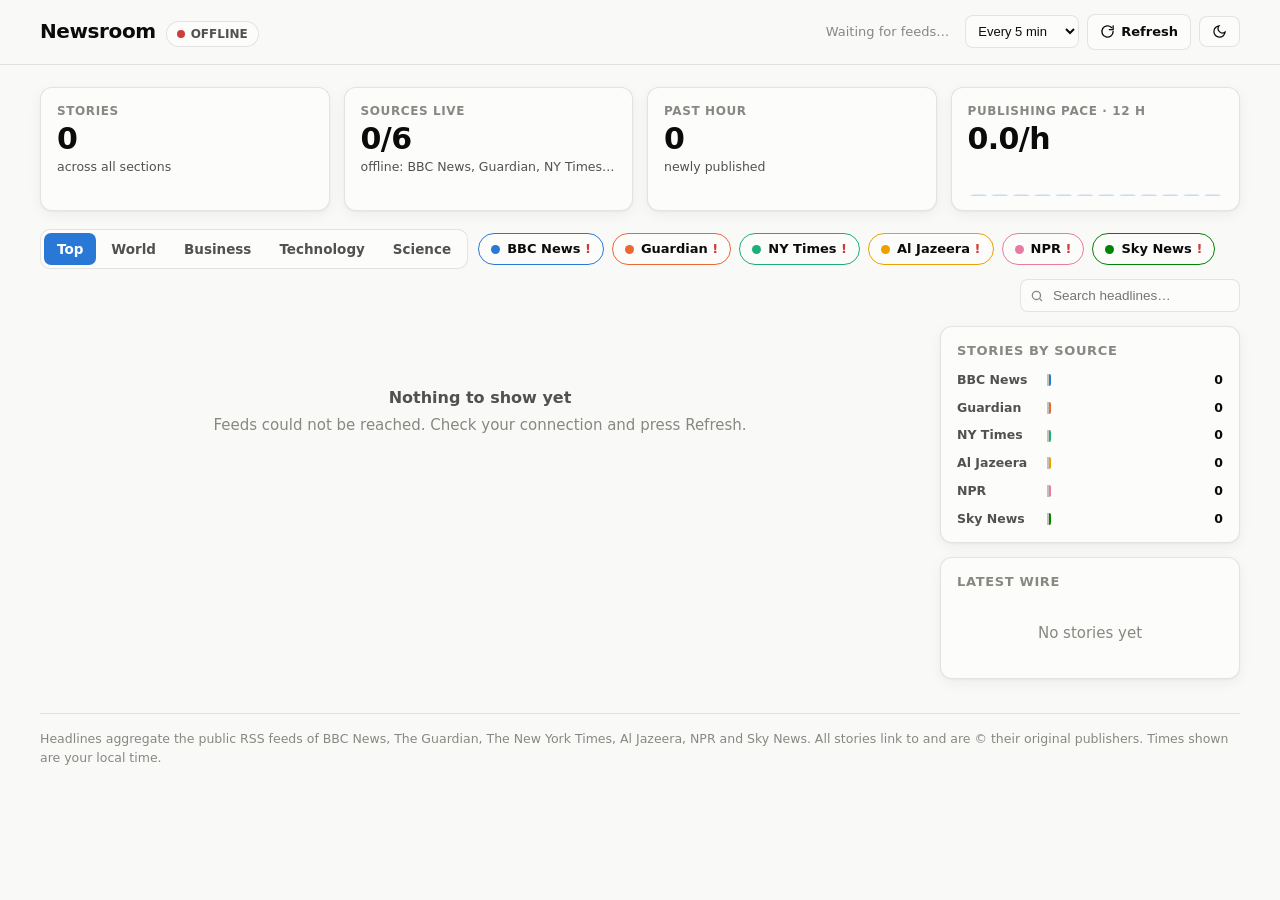
==== news-dashboard/index.html @ 75009e72 "Add live news dashboard aggregating major outlet RSS feeds Self-contained HTML dashboard (news-dashb" ====
<!doctype html>
<html lang="en">
<head>
<meta charset="utf-8">
<meta name="viewport" content="width=device-width, initial-scale=1">
<title>Newsroom — Live News Dashboard</title>
<style>
  /* ---------- Design tokens (light) ---------- */
  :root {
    color-scheme: light;
    --page:           #f9f9f7;
    --surface-1:      #fcfcfb;
    --text-primary:   #0b0b0b;
    --text-secondary: #52514e;
    --text-muted:     #898781;
    --grid:           #e1e0d9;
    --baseline:       #c3c2b7;
    --border:         rgba(11,11,11,0.10);
    --accent:         #2a78d6;

    /* categorical slots — fixed order, color follows the source */
    --series-1: #2a78d6;  /* blue    — BBC News   */
    --series-2: #eb6834;  /* orange  — Guardian   */
    --series-3: #1baf7a;  /* aqua    — NY Times   */
    --series-4: #eda100;  /* yellow  — Al Jazeera */
    --series-5: #e87ba4;  /* magenta — NPR        */
    --series-6: #008300;  /* green   — Sky News   */

    --status-good:     #0ca30c;
    --status-critical: #d03b3b;

    --shadow: 0 1px 2px rgba(11,11,11,.04), 0 4px 14px rgba(11,11,11,.05);
    --radius: 12px;
  }
  @media (prefers-color-scheme: dark) {
    :root:not([data-theme="light"]) {
      color-scheme: dark;
      --page:           #0d0d0d;
      --surface-1:      #1a1a19;
      --text-primary:   #ffffff;
      --text-secondary: #c3c2b7;
      --text-muted:     #898781;
      --grid:           #2c2c2a;
      --baseline:       #383835;
      --border:         rgba(255,255,255,0.10);
      --accent:         #3987e5;
      --series-1: #3987e5;
      --series-2: #d95926;
      --series-3: #199e70;
      --series-4: #c98500;
      --series-5: #d55181;
      --series-6: #008300;
      --shadow: 0 1px 2px rgba(0,0,0,.3), 0 4px 14px rgba(0,0,0,.35);
    }
  }
  :root[data-theme="dark"] {
    color-scheme: dark;
    --page:           #0d0d0d;
    --surface-1:      #1a1a19;
    --text-primary:   #ffffff;
    --text-secondary: #c3c2b7;
    --text-muted:     #898781;
    --grid:           #2c2c2a;
    --baseline:       #383835;
    --border:         rgba(255,255,255,0.10);
    --accent:         #3987e5;
    --series-1: #3987e5;
    --series-2: #d95926;
    --series-3: #199e70;
    --series-4: #c98500;
    --series-5: #d55181;
    --series-6: #008300;
    --shadow: 0 1px 2px rgba(0,0,0,.3), 0 4px 14px rgba(0,0,0,.35);
  }

  * { box-sizing: border-box; }
  html, body { margin: 0; }
  body {
    background: var(--page);
    color: var(--text-primary);
    font: 15px/1.5 system-ui, -apple-system, "Segoe UI", sans-serif;
    -webkit-font-smoothing: antialiased;
  }
  a { color: inherit; }
  button { font: inherit; color: inherit; }

  .wrap { max-width: 1240px; margin: 0 auto; padding: 0 20px 56px; }

  /* ---------- Header ---------- */
  header.topbar {
    position: sticky; top: 0; z-index: 30;
    background: color-mix(in srgb, var(--page) 88%, transparent);
    backdrop-filter: blur(10px);
    border-bottom: 1px solid var(--border);
  }
  .topbar-inner {
    max-width: 1240px; margin: 0 auto; padding: 14px 20px;
    display: flex; align-items: center; gap: 16px; flex-wrap: wrap;
  }
  .brand { display: flex; align-items: baseline; gap: 10px; margin-right: auto; }
  .brand h1 { font-size: 20px; font-weight: 700; letter-spacing: -0.02em; margin: 0; }
  .live-pill {
    display: inline-flex; align-items: center; gap: 6px;
    font-size: 12px; font-weight: 600; color: var(--text-secondary);
    border: 1px solid var(--border); border-radius: 999px; padding: 3px 10px;
    background: var(--surface-1);
  }
  .live-dot { width: 8px; height: 8px; border-radius: 50%; background: var(--status-good); }
  .live-dot.pulsing { animation: pulse 2s ease-in-out infinite; }
  .live-pill.stale .live-dot { background: var(--status-critical); animation: none; }
  @keyframes pulse { 0%,100% { opacity: 1; } 50% { opacity: .35; } }
  @media (prefers-reduced-motion: reduce) { .live-dot.pulsing { animation: none; } }

  .topbar-meta { font-size: 13px; color: var(--text-muted); white-space: nowrap; }
  .topbar-controls { display: flex; align-items: center; gap: 8px; }
  .btn {
    display: inline-flex; align-items: center; gap: 6px;
    background: var(--surface-1); border: 1px solid var(--border);
    border-radius: 8px; padding: 7px 12px; font-size: 13px; font-weight: 600;
    cursor: pointer; color: var(--text-primary);
  }
  .btn:hover { border-color: var(--baseline); }
  .btn:focus-visible, .chip:focus-visible, .tab:focus-visible, a:focus-visible, select:focus-visible, input:focus-visible {
    outline: 2px solid var(--accent); outline-offset: 2px;
  }
  .btn svg { width: 15px; height: 15px; }
  .btn[aria-busy="true"] svg { animation: spin 1s linear infinite; }
  @keyframes spin { to { transform: rotate(360deg); } }
  select.interval {
    background: var(--surface-1); border: 1px solid var(--border);
    border-radius: 8px; padding: 7px 8px; font-size: 13px; color: var(--text-primary);
  }

  /* ---------- KPI row (stat tiles) ---------- */
  .kpis {
    display: grid; grid-template-columns: repeat(4, 1fr); gap: 14px;
    margin: 22px 0 6px;
  }
  .tile {
    background: var(--surface-1); border: 1px solid var(--border);
    border-radius: var(--radius); padding: 14px 16px; box-shadow: var(--shadow);
    min-width: 0;
  }
  .tile .label { font-size: 12px; font-weight: 600; color: var(--text-muted); text-transform: uppercase; letter-spacing: .05em; }
  .tile .value { font-size: 30px; font-weight: 700; letter-spacing: -0.02em; line-height: 1.15; margin-top: 2px; }
  .tile .sub { font-size: 12.5px; color: var(--text-secondary); margin-top: 2px; overflow: hidden; text-overflow: ellipsis; white-space: nowrap; }
  .tile .spark { margin-top: 6px; display: block; width: 100%; height: 34px; }

  /* ---------- Filter row ---------- */
  .filters {
    display: flex; align-items: center; gap: 10px; flex-wrap: wrap;
    margin: 18px 0 14px;
  }
  .tabs { display: flex; gap: 2px; background: var(--surface-1); border: 1px solid var(--border); border-radius: 10px; padding: 3px; max-width: 100%; overflow-x: auto; }
  .tab { flex: none; }
  .tab {
    border: 0; background: transparent; border-radius: 7px; padding: 6px 13px;
    font-size: 13.5px; font-weight: 600; color: var(--text-secondary); cursor: pointer;
  }
  .tab[aria-selected="true"] { background: var(--accent); color: #fff; }
  .tab:not([aria-selected="true"]):hover { color: var(--text-primary); }

  .chips { display: flex; gap: 8px; flex-wrap: wrap; }
  .chip {
    display: inline-flex; align-items: center; gap: 7px;
    border: 1px solid var(--border); background: var(--surface-1);
    border-radius: 999px; padding: 5px 12px; font-size: 13px; font-weight: 600;
    color: var(--text-secondary); cursor: pointer;
  }
  .chip .swatch { width: 9px; height: 9px; border-radius: 50%; background: var(--sc, var(--text-muted)); flex: none; }
  .chip[aria-pressed="true"] { border-color: var(--sc, var(--baseline)); color: var(--text-primary); }
  .chip[aria-pressed="false"] { opacity: .45; }
  .chip .err { color: var(--status-critical); font-weight: 700; }

  .search { margin-left: auto; position: relative; }
  .search input {
    background: var(--surface-1); border: 1px solid var(--border); border-radius: 8px;
    padding: 8px 12px 8px 32px; font-size: 13.5px; width: 220px; color: var(--text-primary);
  }
  .search svg { position: absolute; left: 10px; top: 50%; transform: translateY(-50%); width: 14px; height: 14px; color: var(--text-muted); pointer-events: none; }

  /* ---------- Layout: main grid + aside ---------- */
  .layout { display: grid; grid-template-columns: minmax(0, 1fr) 300px; gap: 20px; align-items: start; }
  aside.rail { position: sticky; top: 76px; display: flex; flex-direction: column; gap: 14px; }

  /* ---------- Lead story ---------- */
  .lead {
    display: grid; grid-template-columns: minmax(0, 1.1fr) minmax(0, 1fr); gap: 0;
    background: var(--surface-1); border: 1px solid var(--border);
    border-radius: var(--radius); overflow: hidden; box-shadow: var(--shadow);
    margin-bottom: 16px; text-decoration: none;
  }
  .lead:hover .headline { text-decoration: underline; }
  .lead .lead-media { min-height: 220px; background: var(--grid); }
  .lead .lead-media img { width: 100%; height: 100%; object-fit: cover; display: block; }
  .lead .lead-body { padding: 20px 22px; display: flex; flex-direction: column; gap: 8px; }
  .lead .headline { font-size: 24px; font-weight: 700; line-height: 1.25; letter-spacing: -0.015em; margin: 0; }
  .lead .dek { color: var(--text-secondary); font-size: 14.5px; margin: 0;
    display: -webkit-box; -webkit-line-clamp: 3; -webkit-box-orient: vertical; overflow: hidden; }

  /* ---------- Story cards ---------- */
  .grid { display: grid; grid-template-columns: repeat(auto-fill, minmax(270px, 1fr)); gap: 14px; }
  .card {
    background: var(--surface-1); border: 1px solid var(--border);
    border-radius: var(--radius); overflow: hidden; box-shadow: var(--shadow);
    display: flex; flex-direction: column; text-decoration: none;
    transition: transform .12s ease, border-color .12s ease;
  }
  .card:hover { transform: translateY(-2px); border-color: var(--baseline); }
  .card:hover .card-title { text-decoration: underline; }
  .card-media { aspect-ratio: 16/9; background: var(--grid); overflow: hidden; }
  .card-media img { width: 100%; height: 100%; object-fit: cover; display: block; }
  .card-body { padding: 12px 14px 14px; display: flex; flex-direction: column; gap: 6px; flex: 1; }
  .card-title { font-size: 15.5px; font-weight: 650; line-height: 1.32; margin: 0; }
  .card-snippet { font-size: 13px; color: var(--text-secondary); margin: 0;
    display: -webkit-box; -webkit-line-clamp: 2; -webkit-box-orient: vertical; overflow: hidden; }

  .meta { display: flex; align-items: center; gap: 8px; font-size: 12px; color: var(--text-muted); }
  .src-badge {
    display: inline-flex; align-items: center; gap: 6px;
    font-size: 11.5px; font-weight: 700; letter-spacing: .02em; color: var(--text-secondary);
  }
  .src-badge::before { content: ""; width: 8px; height: 8px; border-radius: 2px; background: var(--sc); }
  .meta .cat { border: 1px solid var(--border); border-radius: 999px; padding: 1px 8px; font-weight: 600; }
  .meta time { margin-left: auto; white-space: nowrap; font-variant-numeric: tabular-nums; }
  .fresh time { color: var(--status-good); font-weight: 700; }

  /* ---------- Rail panels ---------- */
  .panel { background: var(--surface-1); border: 1px solid var(--border); border-radius: var(--radius); box-shadow: var(--shadow); padding: 14px 16px; }
  .panel h2 { font-size: 13px; font-weight: 700; text-transform: uppercase; letter-spacing: .05em; color: var(--text-muted); margin: 0 0 10px; }

  /* Stories-by-source bar viz: thin marks, rounded data end, 2px gaps */
  .bars { display: flex; flex-direction: column; gap: 9px; }
  .bar-row { display: grid; grid-template-columns: 82px 1fr 30px; align-items: center; gap: 8px; font-size: 12.5px; }
  .bar-row .bar-label { color: var(--text-secondary); font-weight: 600; overflow: hidden; text-overflow: ellipsis; white-space: nowrap; }
  .bar-track { height: 12px; border-left: 2px solid var(--baseline); display: flex; align-items: center; }
  .bar-fill { height: 12px; border-radius: 0 4px 4px 0; background: var(--sc); min-width: 2px; transition: width .4s ease; }
  .bar-row .bar-val { color: var(--text-primary); font-weight: 700; font-variant-numeric: tabular-nums; text-align: right; }
  .bar-row:hover .bar-label { color: var(--text-primary); }

  .ticker { display: flex; flex-direction: column; gap: 0; }
  .ticker a { display: block; padding: 9px 0; border-top: 1px solid var(--grid); font-size: 13px; line-height: 1.35; text-decoration: none; }
  .ticker a:first-child { border-top: 0; padding-top: 2px; }
  .ticker a:hover .t-title { text-decoration: underline; }
  .ticker .t-meta { display: flex; gap: 8px; font-size: 11.5px; color: var(--text-muted); margin-top: 2px; }
  .ticker .t-title { font-weight: 600; display: -webkit-box; -webkit-line-clamp: 2; -webkit-box-orient: vertical; overflow: hidden; }

  /* ---------- States ---------- */
  .skeleton { border-radius: var(--radius); background: linear-gradient(100deg, var(--surface-1) 40%, var(--grid) 50%, var(--surface-1) 60%); background-size: 200% 100%; animation: shimmer 1.4s infinite; border: 1px solid var(--border); }
  @keyframes shimmer { to { background-position: -200% 0; } }
  .skeleton.card-sk { height: 250px; }
  .skeleton.lead-sk { height: 260px; margin-bottom: 16px; }

  .empty { text-align: center; color: var(--text-muted); padding: 60px 20px; grid-column: 1 / -1; }
  .empty strong { color: var(--text-secondary); display: block; font-size: 16px; margin-bottom: 4px; }

  .notice {
    border: 1px solid var(--border); border-left: 3px solid var(--status-critical);
    background: var(--surface-1); border-radius: 8px; padding: 10px 14px;
    font-size: 13px; color: var(--text-secondary); margin: 14px 0 0; display: none;
  }
  .notice.show { display: block; }

  .visually-hidden { position: absolute; width: 1px; height: 1px; overflow: hidden; clip: rect(0 0 0 0); white-space: nowrap; }

  footer.site { margin-top: 34px; padding-top: 16px; border-top: 1px solid var(--grid); font-size: 12.5px; color: var(--text-muted); }

  /* ---------- Responsive ---------- */
  @media (max-width: 980px) {
    .layout { grid-template-columns: 1fr; }
    aside.rail { position: static; }
    .kpis { grid-template-columns: repeat(2, 1fr); }
    .lead { grid-template-columns: 1fr; }
    .lead .lead-media { min-height: 180px; }
    .search { margin-left: 0; }
    .search input { width: 100%; }
  }
  @media (max-width: 560px) {
    .kpis { grid-template-columns: 1fr 1fr; gap: 10px; }
    .tile .value { font-size: 24px; }
    .topbar-meta { display: none; }
  }
</style>
</head>
<body>

<header class="topbar">
  <div class="topbar-inner">
    <div class="brand">
      <h1>Newsroom</h1>
      <span class="live-pill" id="livePill"><span class="live-dot pulsing" id="liveDot"></span><span id="liveLabel">LIVE</span></span>
    </div>
    <span class="topbar-meta" id="updatedAt">Loading…</span>
    <div class="topbar-controls">
      <label class="visually-hidden" for="intervalSel">Auto-refresh interval</label>
      <select class="interval" id="intervalSel" title="Auto-refresh interval">
        <option value="120">Every 2 min</option>
        <option value="300" selected>Every 5 min</option>
        <option value="600">Every 10 min</option>
        <option value="0">Manual only</option>
      </select>
      <button class="btn" id="refreshBtn" aria-busy="false">
        <svg viewBox="0 0 24 24" fill="none" stroke="currentColor" stroke-width="2.2" stroke-linecap="round" stroke-linejoin="round" aria-hidden="true"><path d="M21 12a9 9 0 1 1-2.64-6.36"/><polyline points="21 3 21 9 15 9"/></svg>
        Refresh
      </button>
      <button class="btn" id="themeBtn" title="Toggle light / dark theme" aria-label="Toggle theme">
        <svg viewBox="0 0 24 24" fill="none" stroke="currentColor" stroke-width="2" stroke-linecap="round" aria-hidden="true"><path d="M21 12.8A9 9 0 1 1 11.2 3a7 7 0 0 0 9.8 9.8z"/></svg>
      </button>
    </div>
  </div>
</header>

<div class="wrap">

  <!-- KPI row -->
  <section class="kpis" aria-label="Feed summary">
    <div class="tile">
      <div class="label">Stories</div>
      <div class="value" id="kpiTotal">–</div>
      <div class="sub" id="kpiTotalSub">across all sources</div>
    </div>
    <div class="tile">
      <div class="label">Sources live</div>
      <div class="value" id="kpiSources">–</div>
      <div class="sub" id="kpiSourcesSub">&nbsp;</div>
    </div>
    <div class="tile">
      <div class="label">Past hour</div>
      <div class="value" id="kpiHour">–</div>
      <div class="sub">newly published</div>
    </div>
    <div class="tile">
      <div class="label">Publishing pace · 12 h</div>
      <div class="value" id="kpiPace">–</div>
      <svg class="spark" id="spark" viewBox="0 0 100 34" preserveAspectRatio="none" aria-hidden="true"></svg>
    </div>
  </section>

  <!-- Filters: one row above the content -->
  <section class="filters" aria-label="Filters">
    <div class="tabs" role="tablist" aria-label="Category" id="tabs"></div>
    <div class="chips" id="chips" aria-label="Sources"></div>
    <div class="search">
      <svg viewBox="0 0 24 24" fill="none" stroke="currentColor" stroke-width="2.2" stroke-linecap="round" aria-hidden="true"><circle cx="11" cy="11" r="7"/><path d="m20 20-3.5-3.5"/></svg>
      <input type="search" id="searchInput" placeholder="Search headlines…" aria-label="Search headlines">
    </div>
  </section>

  <div class="notice" id="notice" role="status"></div>

  <div class="layout">
    <main id="main" aria-label="Stories">
      <div id="leadSlot"><div class="skeleton lead-sk"></div></div>
      <div class="grid" id="grid">
        <div class="skeleton card-sk"></div><div class="skeleton card-sk"></div>
        <div class="skeleton card-sk"></div><div class="skeleton card-sk"></div>
        <div class="skeleton card-sk"></div><div class="skeleton card-sk"></div>
      </div>
    </main>

    <aside class="rail">
      <div class="panel">
        <h2>Stories by source</h2>
        <div class="bars" id="bars"><div class="skeleton" style="height:120px"></div></div>
      </div>
      <div class="panel">
        <h2>Latest wire</h2>
        <div class="ticker" id="ticker"><div class="skeleton" style="height:180px"></div></div>
      </div>
    </aside>
  </div>

  <div class="visually-hidden" role="status" aria-live="polite" id="ariaStatus"></div>

  <footer class="site">
    Headlines aggregate the public RSS feeds of BBC News, The Guardian, The New York Times, Al Jazeera, NPR and Sky News.
    All stories link to and are © their original publishers. Times shown are your local time.
  </footer>
</div>

<script>
"use strict";

/* =========================== Configuration =========================== */

const SOURCES = {
  bbc:      { name: "BBC News",   slot: 1 },
  guardian: { name: "Guardian",   slot: 2 },
  nyt:      { name: "NY Times",   slot: 3 },
  aljazeera:{ name: "Al Jazeera", slot: 4 },
  npr:      { name: "NPR",        slot: 5 },
  sky:      { name: "Sky News",   slot: 6 },
};

const CATEGORIES = ["Top", "World", "Business", "Technology", "Science"];

const FEEDS = [
  { src: "bbc",       cat: "World",      url: "https://feeds.bbci.co.uk/news/world/rss.xml" },
  { src: "bbc",       cat: "Business",   url: "https://feeds.bbci.co.uk/news/business/rss.xml" },
  { src: "bbc",       cat: "Technology", url: "https://feeds.bbci.co.uk/news/technology/rss.xml" },
  { src: "bbc",       cat: "Science",    url: "https://feeds.bbci.co.uk/news/science_and_environment/rss.xml" },
  { src: "guardian",  cat: "World",      url: "https://www.theguardian.com/world/rss" },
  { src: "guardian",  cat: "Business",   url: "https://www.theguardian.com/uk/business/rss" },
  { src: "guardian",  cat: "Technology", url: "https://www.theguardian.com/uk/technology/rss" },
  { src: "guardian",  cat: "Science",    url: "https://www.theguardian.com/science/rss" },
  { src: "nyt",       cat: "World",      url: "https://rss.nytimes.com/services/xml/rss/nyt/World.xml" },
  { src: "nyt",       cat: "Business",   url: "https://rss.nytimes.com/services/xml/rss/nyt/Business.xml" },
  { src: "nyt",       cat: "Technology", url: "https://rss.nytimes.com/services/xml/rss/nyt/Technology.xml" },
  { src: "nyt",       cat: "Science",    url: "https://rss.nytimes.com/services/xml/rss/nyt/Science.xml" },
  { src: "aljazeera", cat: "World",      url: "https://www.aljazeera.com/xml/rss/all.xml" },
  { src: "npr",       cat: "World",      url: "https://feeds.npr.org/1004/rss.xml" },
  { src: "npr",       cat: "Business",   url: "https://feeds.npr.org/1006/rss.xml" },
  { src: "npr",       cat: "Science",    url: "https://feeds.npr.org/1007/rss.xml" },
  { src: "sky",       cat: "World",      url: "https://feeds.skynews.com/feeds/rss/world.xml" },
  { src: "sky",       cat: "Business",   url: "https://feeds.skynews.com/feeds/rss/business.xml" },
  { src: "sky",       cat: "Technology", url: "https://feeds.skynews.com/feeds/rss/technology.xml" },
];

/* Public CORS relays, tried in order; the first that works is remembered
   for the rest of the session. */
const PROXIES = [
  u => "https://api.allorigins.win/raw?url=" + encodeURIComponent(u),
  u => "https://corsproxy.io/?url=" + encodeURIComponent(u),
  u => "https://api.codetabs.com/v1/proxy?quest=" + encodeURIComponent(u),
];

const FETCH_TIMEOUT_MS = 15000;
const MAX_ITEMS_PER_FEED = 25;
const MAX_GRID_CARDS = 60;

/* =========================== State =========================== */

const state = {
  articles: [],                 // deduped, sorted desc by date
  sourceStatus: {},             // srcId -> "ok" | "error" | "pending"
  category: "Top",
  enabledSources: new Set(Object.keys(SOURCES)),
  query: "",
  lastUpdated: null,
  refreshing: false,
  timerId: null,
  intervalSec: 300,
  preferredProxy: null,
};

/* =========================== Fetching & parsing =========================== */

function fetchWithTimeout(url) {
  const ctrl = new AbortController();
  const t = setTimeout(() => ctrl.abort(), FETCH_TIMEOUT_MS);
  return fetch(url, { signal: ctrl.signal, redirect: "follow" })
    .finally(() => clearTimeout(t));
}

async function fetchFeedXML(feedUrl) {
  const attempts = [];
  if (state.preferredProxy !== null) attempts.push(state.preferredProxy);
  for (let i = 0; i < PROXIES.length; i++) if (!attempts.includes(i)) attempts.push(i);

  let lastErr = null;
  for (const idx of attempts) {
    try {
      const res = await fetchWithTimeout(PROXIES[idx](feedUrl));
      if (!res.ok) throw new Error("HTTP " + res.status);
      const text = await res.text();
      if (!text || (!text.includes("<rss") && !text.includes("<feed") && !text.includes("<rdf"))) {
        throw new Error("not a feed");
      }
      state.preferredProxy = idx;
      return text;
    } catch (e) { lastErr = e; }
  }
  throw lastErr || new Error("all proxies failed");
}

function stripHTML(html) {
  const d = document.createElement("div");
  d.innerHTML = html || "";
  return (d.textContent || "").replace(/\s+/g, " ").trim();
}

function pickText(el, ...names) {
  for (const n of names) {
    const nodes = el.getElementsByTagName(n);
    if (nodes.length && nodes[0].textContent) return nodes[0].textContent.trim();
  }
  return "";
}

function pickImage(item) {
  for (const tag of ["media:content", "media:thumbnail", "enclosure"]) {
    const nodes = item.getElementsByTagName(tag);
    for (const n of nodes) {
      const url = n.getAttribute("url") || "";
      const type = n.getAttribute("type") || "";
      const medium = n.getAttribute("medium") || "";
      if (url && (medium === "image" || type.startsWith("image/") || /\.(jpe?g|png|webp|gif)(\?|$)/i.test(url) || tag !== "enclosure")) {
        return url.startsWith("http") ? url : "";
      }
    }
  }
  const desc = pickText(item, "description", "summary", "content:encoded");
  const m = desc.match(/<img[^>]+src=["']([^"']+)["']/i);
  return m && m[1].startsWith("http") ? m[1] : "";
}

function parseFeed(xmlText, feed) {
  const doc = new DOMParser().parseFromString(xmlText, "text/xml");
  if (doc.querySelector("parsererror")) return [];
  const items = doc.getElementsByTagName("item").length
    ? [...doc.getElementsByTagName("item")]
    : [...doc.getElementsByTagName("entry")];       // Atom fallback

  return items.slice(0, MAX_ITEMS_PER_FEED).map(item => {
    let link = pickText(item, "link");
    if (!link) {                                     // Atom <link href="">
      const l = item.getElementsByTagName("link")[0];
      link = l ? (l.getAttribute("href") || "") : "";
    }
    const dateStr = pickText(item, "pubDate", "published", "updated", "dc:date");
    const date = dateStr ? new Date(dateStr) : null;
    return {
      title: stripHTML(pickText(item, "title")),
      link,
      snippet: stripHTML(pickText(item, "description", "summary")).slice(0, 300),
      date: date && !isNaN(date) ? date : null,
      image: pickImage(item),
      src: feed.src,
      cat: feed.cat,
    };
  }).filter(a => a.title && a.link);
}

async function refresh() {
  if (state.refreshing) return;
  state.refreshing = true;
  document.getElementById("refreshBtn").setAttribute("aria-busy", "true");
  for (const id of Object.keys(SOURCES)) {
    if (state.sourceStatus[id] !== "ok") state.sourceStatus[id] = "pending";
  }

  const settled = await Promise.allSettled(
    FEEDS.map(async feed => ({ feed, articles: parseFeed(await fetchFeedXML(feed.url), feed) }))
  );

  const bySource = {};
  const collected = [];
  for (const r of settled) {
    if (r.status === "fulfilled" && r.value.articles.length) {
      collected.push(...r.value.articles);
      bySource[r.value.feed.src] = "ok";
    } else if (r.status === "rejected") {
      const feed = FEEDS[settled.indexOf(r)];
      if (feed && bySource[feed.src] !== "ok") bySource[feed.src] = "error";
    }
  }
  for (const id of Object.keys(SOURCES)) {
    state.sourceStatus[id] = bySource[id] || (collected.some(a => a.src === id) ? "ok" : "error");
  }

  // Dedupe by normalized link, then by title
  const seen = new Set();
  const deduped = [];
  for (const a of collected) {
    const key = (a.link || a.title).replace(/[?#].*$/, "").replace(/\/$/, "");
    const tkey = a.title.toLowerCase();
    if (seen.has(key) || seen.has(tkey)) continue;
    seen.add(key); seen.add(tkey);
    deduped.push(a);
  }
  deduped.sort((a, b) => (b.date?.getTime() || 0) - (a.date?.getTime() || 0));

  if (deduped.length) {
    state.articles = deduped;
    state.lastUpdated = new Date();
  }
  state.refreshing = false;
  document.getElementById("refreshBtn").setAttribute("aria-busy", "false");
  render();

  const ok = Object.values(state.sourceStatus).filter(s => s === "ok").length;
  announce(deduped.length
    ? `Updated: ${deduped.length} stories from ${ok} sources.`
    : "Update failed — showing previous stories.");
}

/* =========================== Rendering =========================== */

const $ = id => document.getElementById(id);
const esc = s => s.replace(/[&<>"']/g, c => ({ "&":"&amp;", "<":"&lt;", ">":"&gt;", '"':"&quot;", "'":"&#39;" }[c]));

function relTime(date) {
  if (!date) return "";
  const s = Math.max(0, (Date.now() - date.getTime()) / 1000);
  if (s < 60) return "just now";
  if (s < 3600) return Math.floor(s / 60) + "m ago";
  if (s < 86400) return Math.floor(s / 3600) + "h ago";
  return Math.floor(s / 86400) + "d ago";
}

function absTime(date) {
  return date ? date.toLocaleString(undefined, { dateStyle: "medium", timeStyle: "short" }) : "";
}

function visibleArticles() {
  const q = state.query.toLowerCase();
  return state.articles.filter(a =>
    state.enabledSources.has(a.src) &&
    (state.category === "Top" || a.cat === state.category) &&
    (!q || a.title.toLowerCase().includes(q) || a.snippet.toLowerCase().includes(q))
  );
}

function srcColor(id) { return `var(--series-${SOURCES[id].slot})`; }

function metaHTML(a) {
  const fresh = a.date && (Date.now() - a.date.getTime()) < 3600e3;
  return `<div class="meta ${fresh ? "fresh" : ""}">
      <span class="src-badge" style="--sc:${srcColor(a.src)}">${esc(SOURCES[a.src].name)}</span>
      <span class="cat">${esc(a.cat)}</span>
      <time datetime="${a.date ? a.date.toISOString() : ""}" title="${esc(absTime(a.date))}">${relTime(a.date)}</time>
    </div>`;
}

function mediaHTML(a, cls) {
  if (!a.image) return "";
  return `<div class="${cls}"><img src="${esc(a.image)}" alt="" loading="lazy"
    onerror="this.parentElement.remove()"></div>`;
}

function renderStories() {
  const list = visibleArticles();
  const leadSlot = $("leadSlot"), grid = $("grid");

  if (!list.length) {
    leadSlot.innerHTML = "";
    grid.innerHTML = state.articles.length
      ? `<div class="empty"><strong>No matching stories</strong>Try a different search, category or source filter.</div>`
      : `<div class="empty"><strong>Nothing to show yet</strong>Feeds could not be reached. Check your connection and press Refresh.</div>`;
    return;
  }

  const [lead, ...rest] = list;
  leadSlot.innerHTML = `
    <a class="lead" href="${esc(lead.link)}" target="_blank" rel="noopener noreferrer">
      ${mediaHTML(lead, "lead-media") || `<div class="lead-media" hidden></div>`}
      <div class="lead-body">
        ${metaHTML(lead)}
        <h2 class="headline">${esc(lead.title)}</h2>
        <p class="dek">${esc(lead.snippet)}</p>
      </div>
    </a>`;
  if (!lead.image) leadSlot.querySelector(".lead").style.gridTemplateColumns = "1fr";

  grid.innerHTML = rest.slice(0, MAX_GRID_CARDS).map(a => `
    <a class="card" href="${esc(a.link)}" target="_blank" rel="noopener noreferrer">
      ${mediaHTML(a, "card-media")}
      <div class="card-body">
        ${metaHTML(a)}
        <h3 class="card-title">${esc(a.title)}</h3>
        ${a.snippet ? `<p class="card-snippet">${esc(a.snippet)}</p>` : ""}
      </div>
    </a>`).join("");
}

function renderKPIs() {
  const list = visibleArticles();
  const okSources = Object.values(state.sourceStatus).filter(s => s === "ok").length;
  const totalSources = Object.keys(SOURCES).length;
  const hourCount = state.articles.filter(a => a.date && Date.now() - a.date.getTime() < 3600e3).length;

  $("kpiTotal").textContent = list.length;
  $("kpiTotalSub").textContent = state.category === "Top" ? "across all sections" : `in ${state.category}`;
  $("kpiSources").textContent = `${okSources}/${totalSources}`;
  const down = Object.entries(state.sourceStatus).filter(([, s]) => s === "error").map(([id]) => SOURCES[id].name);
  $("kpiSourcesSub").textContent = down.length ? `offline: ${down.join(", ")}` : "all feeds responding";
  $("kpiHour").textContent = hourCount;

  // Sparkline: stories per hour over the last 12 hours (sequential, single hue)
  const buckets = new Array(12).fill(0);
  for (const a of state.articles) {
    if (!a.date) continue;
    const h = Math.floor((Date.now() - a.date.getTime()) / 3600e3);
    if (h >= 0 && h < 12) buckets[11 - h]++;
  }
  const per12 = buckets.reduce((x, y) => x + y, 0);
  $("kpiPace").textContent = (per12 / 12).toFixed(1) + "/h";
  const max = Math.max(1, ...buckets);
  const w = 100 / 12;
  $("spark").innerHTML = buckets.map((v, i) => {
    const h = Math.max(1.5, (v / max) * 30);
    return `<rect x="${(i * w + 1).toFixed(2)}" y="${(34 - h).toFixed(2)}" width="${(w - 2).toFixed(2)}" height="${h.toFixed(2)}"
      rx="1.5" fill="var(--accent)" opacity="${v ? 1 : 0.25}"><title>${v} stories, ${11 - i}h ago</title></rect>`;
  }).join("");
}

function renderBars() {
  const counts = Object.keys(SOURCES).map(id => ({
    id, n: state.articles.filter(a => a.src === id && (state.category === "Top" || a.cat === state.category)).length,
  })).sort((a, b) => b.n - a.n);
  const max = Math.max(1, ...counts.map(c => c.n));
  $("bars").innerHTML = counts.map(c => `
    <div class="bar-row" title="${esc(SOURCES[c.id].name)}: ${c.n} stories">
      <span class="bar-label">${esc(SOURCES[c.id].name)}</span>
      <span class="bar-track"><span class="bar-fill" style="--sc:${srcColor(c.id)};width:${(c.n / max * 100).toFixed(1)}%"></span></span>
      <span class="bar-val">${c.n}</span>
    </div>`).join("");
}

function renderTicker() {
  const latest = state.articles.filter(a => state.enabledSources.has(a.src)).slice(0, 8);
  $("ticker").innerHTML = latest.map(a => `
    <a href="${esc(a.link)}" target="_blank" rel="noopener noreferrer">
      <span class="t-title">${esc(a.title)}</span>
      <span class="t-meta"><span class="src-badge" style="--sc:${srcColor(a.src)}">${esc(SOURCES[a.src].name)}</span><span>${relTime(a.date)}</span></span>
    </a>`).join("") || `<div class="empty" style="padding:20px 0">No stories yet</div>`;
}

function renderChrome() {
  const pill = $("livePill");
  const anyOk = Object.values(state.sourceStatus).some(s => s === "ok");
  pill.classList.toggle("stale", !anyOk && state.lastUpdated === null);
  $("liveLabel").textContent = anyOk || state.lastUpdated ? "LIVE" : "OFFLINE";
  $("updatedAt").textContent = state.lastUpdated
    ? `Updated ${relTime(state.lastUpdated)} · ${absTime(state.lastUpdated)}`
    : "Waiting for feeds…";

  const down = Object.entries(state.sourceStatus).filter(([, s]) => s === "error");
  const notice = $("notice");
  if (down.length && state.lastUpdated) {
    notice.textContent = `Could not reach: ${down.map(([id]) => SOURCES[id].name).join(", ")}. Their stories may be missing or stale; everything else is current.`;
    notice.classList.add("show");
  } else notice.classList.remove("show");

  // source chips reflect status
  for (const [id, meta] of Object.entries(SOURCES)) {
    const chip = document.querySelector(`.chip[data-src="${id}"]`);
    if (!chip) continue;
    const err = state.sourceStatus[id] === "error";
    chip.querySelector(".chip-name").innerHTML = esc(meta.name) + (err ? ` <span class="err" title="feed unreachable">!</span>` : "");
  }
}

function render() {
  renderChrome();
  renderKPIs();
  renderStories();
  renderBars();
  renderTicker();
}

function announce(msg) { $("ariaStatus").textContent = msg; }

/* =========================== Controls =========================== */

function buildTabs() {
  $("tabs").innerHTML = CATEGORIES.map(c =>
    `<button class="tab" role="tab" aria-selected="${c === state.category}" data-cat="${c}">${c}</button>`).join("");
  $("tabs").addEventListener("click", e => {
    const b = e.target.closest(".tab");
    if (!b) return;
    state.category = b.dataset.cat;
    document.querySelectorAll(".tab").forEach(t => t.setAttribute("aria-selected", t === b ? "true" : "false"));
    render();
  });
}

function buildChips() {
  $("chips").innerHTML = Object.entries(SOURCES).map(([id, m]) => `
    <button class="chip" data-src="${id}" aria-pressed="true" style="--sc:${srcColor(id)}">
      <span class="swatch" aria-hidden="true"></span><span class="chip-name">${esc(m.name)}</span>
    </button>`).join("");
  $("chips").addEventListener("click", e => {
    const chip = e.target.closest(".chip");
    if (!chip) return;
    const id = chip.dataset.src;
    if (state.enabledSources.has(id)) {
      if (state.enabledSources.size === 1) return;      // keep at least one source on
      state.enabledSources.delete(id);
      chip.setAttribute("aria-pressed", "false");
    } else {
      state.enabledSources.add(id);
      chip.setAttribute("aria-pressed", "true");
    }
    render();
  });
}

function setupControls() {
  $("refreshBtn").addEventListener("click", refresh);

  let debounce;
  $("searchInput").addEventListener("input", e => {
    clearTimeout(debounce);
    debounce = setTimeout(() => { state.query = e.target.value.trim(); render(); }, 180);
  });

  $("intervalSel").addEventListener("change", e => {
    state.intervalSec = +e.target.value;
    localStorage.setItem("news.interval", e.target.value);
    armTimer();
  });
  const savedInterval = localStorage.getItem("news.interval");
  if (savedInterval !== null) {
    $("intervalSel").value = savedInterval;
    state.intervalSec = +savedInterval;
  }

  $("themeBtn").addEventListener("click", () => {
    const cur = document.documentElement.dataset.theme
      || (matchMedia("(prefers-color-scheme: dark)").matches ? "dark" : "light");
    const next = cur === "dark" ? "light" : "dark";
    document.documentElement.dataset.theme = next;
    localStorage.setItem("news.theme", next);
  });
  const savedTheme = localStorage.getItem("news.theme");
  if (savedTheme) document.documentElement.dataset.theme = savedTheme;

  // pause auto-refresh in hidden tabs; catch up when the tab returns
  document.addEventListener("visibilitychange", () => {
    if (document.hidden) { clearInterval(state.timerId); state.timerId = null; }
    else {
      if (state.lastUpdated && state.intervalSec &&
          Date.now() - state.lastUpdated.getTime() > state.intervalSec * 1000) refresh();
      armTimer();
    }
  });

  // keep relative timestamps honest without a full refetch
  setInterval(() => { if (!document.hidden && state.articles.length) render(); }, 60000);
}

function armTimer() {
  clearInterval(state.timerId);
  state.timerId = state.intervalSec ? setInterval(refresh, state.intervalSec * 1000) : null;
}

/* =========================== Boot =========================== */

buildTabs();
buildChips();
setupControls();
armTimer();
refresh();
</script>
</body>
</html>
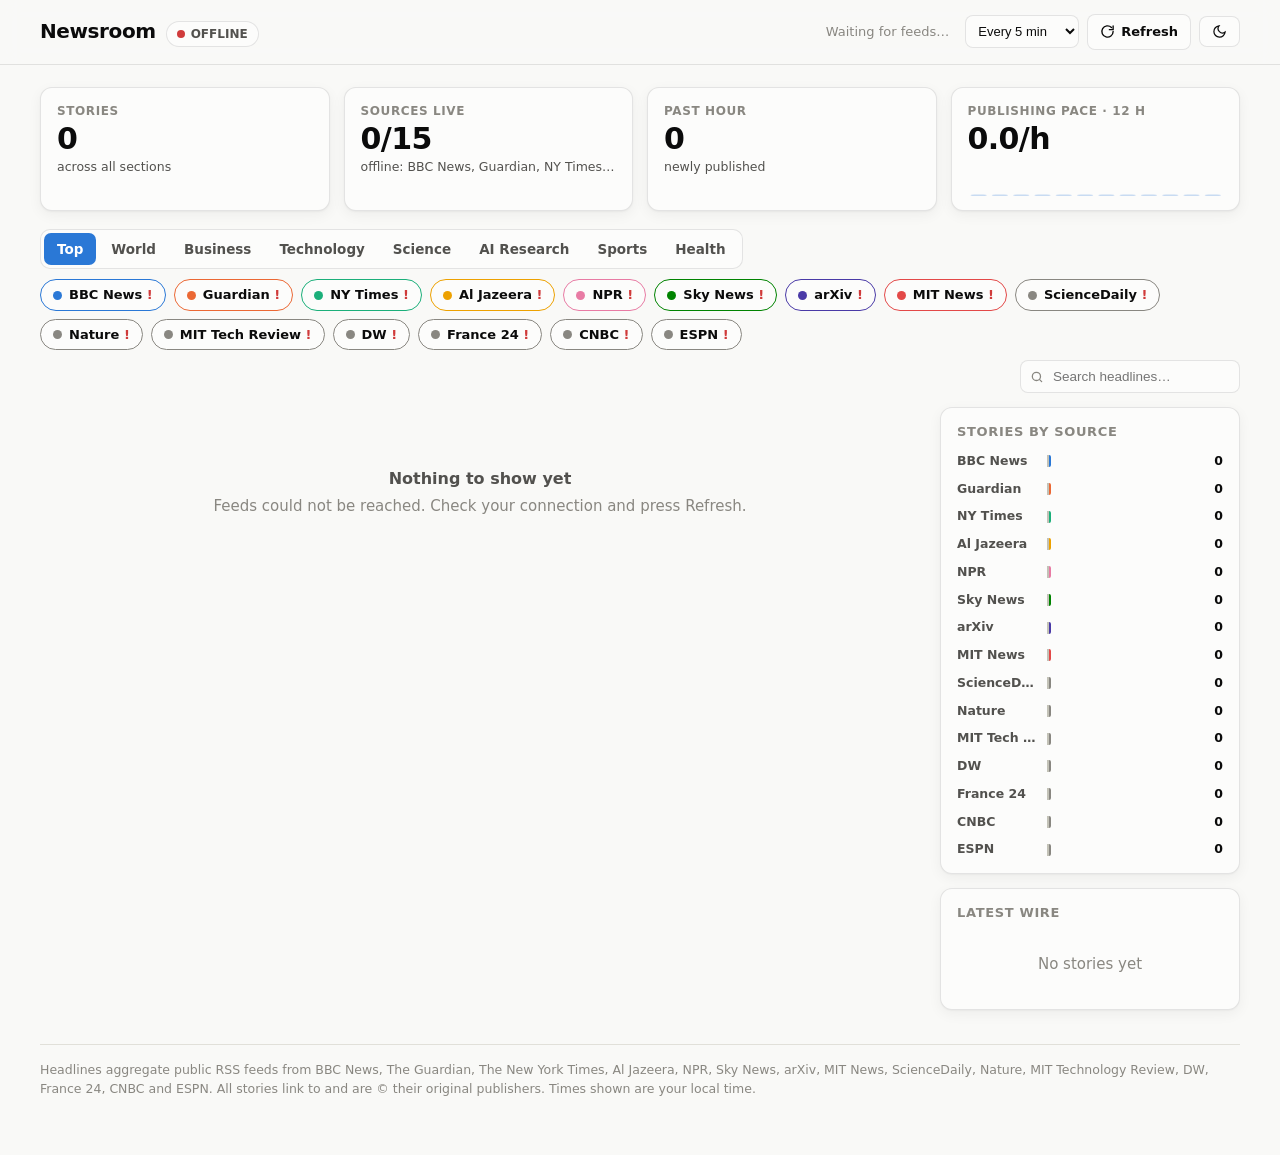
==== commit 3ef2f6d0: "Expand dashboard with AI research sources and new categories Add nine sources: arXiv (cs.AI and cs.L" ====
--- a/news-dashboard/index.html
+++ b/news-dashboard/index.html
@@ -25,6 +25,8 @@
     --series-4: #eda100;  /* yellow  — Al Jazeera */
     --series-5: #e87ba4;  /* magenta — NPR        */
     --series-6: #008300;  /* green   — Sky News   */
+    --series-7: #4a3aa7;  /* violet  — arXiv      */
+    --series-8: #e34948;  /* red     — MIT News   */
 
     --status-good:     #0ca30c;
     --status-critical: #d03b3b;
@@ -50,6 +52,8 @@
       --series-4: #c98500;
       --series-5: #d55181;
       --series-6: #008300;
+      --series-7: #9085e9;
+      --series-8: #e66767;
       --shadow: 0 1px 2px rgba(0,0,0,.3), 0 4px 14px rgba(0,0,0,.35);
     }
   }
@@ -70,6 +74,8 @@
     --series-4: #c98500;
     --series-5: #d55181;
     --series-6: #008300;
+    --series-7: #9085e9;
+    --series-8: #e66767;
     --shadow: 0 1px 2px rgba(0,0,0,.3), 0 4px 14px rgba(0,0,0,.35);
   }
 
@@ -373,7 +379,8 @@
   <div class="visually-hidden" role="status" aria-live="polite" id="ariaStatus"></div>
 
   <footer class="site">
-    Headlines aggregate the public RSS feeds of BBC News, The Guardian, The New York Times, Al Jazeera, NPR and Sky News.
+    Headlines aggregate public RSS feeds from BBC News, The Guardian, The New York Times, Al Jazeera, NPR, Sky News,
+    arXiv, MIT News, ScienceDaily, Nature, MIT Technology Review, DW, France 24, CNBC and ESPN.
     All stories link to and are © their original publishers. Times shown are your local time.
   </footer>
 </div>
@@ -383,37 +390,71 @@
 
 /* =========================== Configuration =========================== */
 
+/* Sources with a `slot` get one of the 8 fixed categorical palette colors
+   (never reassigned, never cycled). Sources beyond the 8-hue token ceiling
+   deliberately share the neutral swatch — their identity is always carried
+   by the visible name, never by color alone. */
 const SOURCES = {
-  bbc:      { name: "BBC News",   slot: 1 },
-  guardian: { name: "Guardian",   slot: 2 },
-  nyt:      { name: "NY Times",   slot: 3 },
-  aljazeera:{ name: "Al Jazeera", slot: 4 },
-  npr:      { name: "NPR",        slot: 5 },
-  sky:      { name: "Sky News",   slot: 6 },
+  bbc:      { name: "BBC News",        slot: 1 },
+  guardian: { name: "Guardian",        slot: 2 },
+  nyt:      { name: "NY Times",        slot: 3 },
+  aljazeera:{ name: "Al Jazeera",      slot: 4 },
+  npr:      { name: "NPR",             slot: 5 },
+  sky:      { name: "Sky News",        slot: 6 },
+  arxiv:    { name: "arXiv",           slot: 7 },
+  mitnews:  { name: "MIT News",        slot: 8 },
+  scidaily: { name: "ScienceDaily" },
+  nature:   { name: "Nature" },
+  techrev:  { name: "MIT Tech Review" },
+  dw:       { name: "DW" },
+  france24: { name: "France 24" },
+  cnbc:     { name: "CNBC" },
+  espn:     { name: "ESPN" },
 };
 
-const CATEGORIES = ["Top", "World", "Business", "Technology", "Science"];
+const CATEGORIES = ["Top", "World", "Business", "Technology", "Science", "AI Research", "Sports", "Health"];
 
 const FEEDS = [
-  { src: "bbc",       cat: "World",      url: "https://feeds.bbci.co.uk/news/world/rss.xml" },
-  { src: "bbc",       cat: "Business",   url: "https://feeds.bbci.co.uk/news/business/rss.xml" },
-  { src: "bbc",       cat: "Technology", url: "https://feeds.bbci.co.uk/news/technology/rss.xml" },
-  { src: "bbc",       cat: "Science",    url: "https://feeds.bbci.co.uk/news/science_and_environment/rss.xml" },
-  { src: "guardian",  cat: "World",      url: "https://www.theguardian.com/world/rss" },
-  { src: "guardian",  cat: "Business",   url: "https://www.theguardian.com/uk/business/rss" },
-  { src: "guardian",  cat: "Technology", url: "https://www.theguardian.com/uk/technology/rss" },
-  { src: "guardian",  cat: "Science",    url: "https://www.theguardian.com/science/rss" },
-  { src: "nyt",       cat: "World",      url: "https://rss.nytimes.com/services/xml/rss/nyt/World.xml" },
-  { src: "nyt",       cat: "Business",   url: "https://rss.nytimes.com/services/xml/rss/nyt/Business.xml" },
-  { src: "nyt",       cat: "Technology", url: "https://rss.nytimes.com/services/xml/rss/nyt/Technology.xml" },
-  { src: "nyt",       cat: "Science",    url: "https://rss.nytimes.com/services/xml/rss/nyt/Science.xml" },
-  { src: "aljazeera", cat: "World",      url: "https://www.aljazeera.com/xml/rss/all.xml" },
-  { src: "npr",       cat: "World",      url: "https://feeds.npr.org/1004/rss.xml" },
-  { src: "npr",       cat: "Business",   url: "https://feeds.npr.org/1006/rss.xml" },
-  { src: "npr",       cat: "Science",    url: "https://feeds.npr.org/1007/rss.xml" },
-  { src: "sky",       cat: "World",      url: "https://feeds.skynews.com/feeds/rss/world.xml" },
-  { src: "sky",       cat: "Business",   url: "https://feeds.skynews.com/feeds/rss/business.xml" },
-  { src: "sky",       cat: "Technology", url: "https://feeds.skynews.com/feeds/rss/technology.xml" },
+  { src: "bbc",       cat: "World",       url: "https://feeds.bbci.co.uk/news/world/rss.xml" },
+  { src: "bbc",       cat: "Business",    url: "https://feeds.bbci.co.uk/news/business/rss.xml" },
+  { src: "bbc",       cat: "Technology",  url: "https://feeds.bbci.co.uk/news/technology/rss.xml" },
+  { src: "bbc",       cat: "Science",     url: "https://feeds.bbci.co.uk/news/science_and_environment/rss.xml" },
+  { src: "bbc",       cat: "Health",      url: "https://feeds.bbci.co.uk/news/health/rss.xml" },
+  { src: "bbc",       cat: "Sports",      url: "https://feeds.bbci.co.uk/sport/rss.xml" },
+  { src: "guardian",  cat: "World",       url: "https://www.theguardian.com/world/rss" },
+  { src: "guardian",  cat: "Business",    url: "https://www.theguardian.com/uk/business/rss" },
+  { src: "guardian",  cat: "Technology",  url: "https://www.theguardian.com/uk/technology/rss" },
+  { src: "guardian",  cat: "Science",     url: "https://www.theguardian.com/science/rss" },
+  { src: "guardian",  cat: "Sports",      url: "https://www.theguardian.com/uk/sport/rss" },
+  { src: "nyt",       cat: "World",       url: "https://rss.nytimes.com/services/xml/rss/nyt/World.xml" },
+  { src: "nyt",       cat: "Business",    url: "https://rss.nytimes.com/services/xml/rss/nyt/Business.xml" },
+  { src: "nyt",       cat: "Technology",  url: "https://rss.nytimes.com/services/xml/rss/nyt/Technology.xml" },
+  { src: "nyt",       cat: "Science",     url: "https://rss.nytimes.com/services/xml/rss/nyt/Science.xml" },
+  { src: "nyt",       cat: "Health",      url: "https://rss.nytimes.com/services/xml/rss/nyt/Health.xml" },
+  { src: "nyt",       cat: "Sports",      url: "https://rss.nytimes.com/services/xml/rss/nyt/Sports.xml" },
+  { src: "aljazeera", cat: "World",       url: "https://www.aljazeera.com/xml/rss/all.xml" },
+  { src: "npr",       cat: "World",       url: "https://feeds.npr.org/1004/rss.xml" },
+  { src: "npr",       cat: "Business",    url: "https://feeds.npr.org/1006/rss.xml" },
+  { src: "npr",       cat: "Science",     url: "https://feeds.npr.org/1007/rss.xml" },
+  { src: "npr",       cat: "Health",      url: "https://feeds.npr.org/1128/rss.xml" },
+  { src: "sky",       cat: "World",       url: "https://feeds.skynews.com/feeds/rss/world.xml" },
+  { src: "sky",       cat: "Business",    url: "https://feeds.skynews.com/feeds/rss/business.xml" },
+  { src: "sky",       cat: "Technology",  url: "https://feeds.skynews.com/feeds/rss/technology.xml" },
+  /* Academic / research AI. arXiv posts hundreds of papers in one daily
+     batch with identical timestamps — cap each feed so the batch can't
+     drown the chronological stream. */
+  { src: "arxiv",     cat: "AI Research", url: "https://rss.arxiv.org/rss/cs.AI", max: 12 },
+  { src: "arxiv",     cat: "AI Research", url: "https://rss.arxiv.org/rss/cs.LG", max: 12 },
+  { src: "mitnews",   cat: "AI Research", url: "https://news.mit.edu/rss/topic/artificial-intelligence2" },
+  { src: "scidaily",  cat: "AI Research", url: "https://www.sciencedaily.com/rss/computers_math/artificial_intelligence.xml" },
+  { src: "scidaily",  cat: "Science",     url: "https://www.sciencedaily.com/rss/top/science.xml" },
+  { src: "nature",    cat: "Science",     url: "https://www.nature.com/nature.rss" },
+  { src: "techrev",   cat: "Technology",  url: "https://www.technologyreview.com/feed/" },
+  /* Additional general outlets */
+  { src: "dw",        cat: "World",       url: "https://rss.dw.com/rdf/rss-en-all" },
+  { src: "france24",  cat: "World",       url: "https://www.france24.com/en/rss" },
+  { src: "cnbc",      cat: "Business",    url: "https://www.cnbc.com/id/10001147/device/rss/rss.html" },
+  { src: "espn",      cat: "Sports",      url: "https://www.espn.com/espn/rss/news" },
 ];
 
 /* Public CORS relays, tried in order; the first that works is remembered
@@ -425,6 +466,7 @@
 ];
 
 const FETCH_TIMEOUT_MS = 15000;
+const FETCH_CONCURRENCY = 8;      // be gentle with the public CORS relays
 const MAX_ITEMS_PER_FEED = 25;
 const MAX_GRID_CARDS = 60;
 
@@ -445,11 +487,19 @@
 
 /* =========================== Fetching & parsing =========================== */
 
-function fetchWithTimeout(url) {
+/* The abort timer must outlive the header response: a relay can return 200
+   quickly, then stall while streaming the body, so text() stays under the
+   same signal. */
+async function fetchTextWithTimeout(url) {
   const ctrl = new AbortController();
   const t = setTimeout(() => ctrl.abort(), FETCH_TIMEOUT_MS);
-  return fetch(url, { signal: ctrl.signal, redirect: "follow" })
-    .finally(() => clearTimeout(t));
+  try {
+    const res = await fetch(url, { signal: ctrl.signal, redirect: "follow" });
+    if (!res.ok) throw new Error("HTTP " + res.status);
+    return await res.text();
+  } finally {
+    clearTimeout(t);
+  }
 }
 
 async function fetchFeedXML(feedUrl) {
@@ -460,9 +510,7 @@
   let lastErr = null;
   for (const idx of attempts) {
     try {
-      const res = await fetchWithTimeout(PROXIES[idx](feedUrl));
-      if (!res.ok) throw new Error("HTTP " + res.status);
-      const text = await res.text();
+      const text = await fetchTextWithTimeout(PROXIES[idx](feedUrl));
       if (!text || (!text.includes("<rss") && !text.includes("<feed") && !text.includes("<rdf"))) {
         throw new Error("not a feed");
       }
@@ -511,7 +559,7 @@
     ? [...doc.getElementsByTagName("item")]
     : [...doc.getElementsByTagName("entry")];       // Atom fallback
 
-  return items.slice(0, MAX_ITEMS_PER_FEED).map(item => {
+  return items.slice(0, feed.max || MAX_ITEMS_PER_FEED).map(item => {
     let link = pickText(item, "link");
     if (!link) {                                     // Atom <link href="">
       const l = item.getElementsByTagName("link")[0];
@@ -531,6 +579,20 @@
   }).filter(a => a.title && a.link);
 }
 
+/* Run fn over items with at most `limit` in flight; result order matches
+   items, failures surface as { failed: true } rather than rejecting. */
+async function mapPool(items, limit, fn) {
+  const out = new Array(items.length);
+  let next = 0;
+  await Promise.all(Array.from({ length: Math.min(limit, items.length) }, async () => {
+    while (next < items.length) {
+      const i = next++;
+      out[i] = await fn(items[i]).catch(() => ({ failed: true }));
+    }
+  }));
+  return out;
+}
+
 async function refresh() {
   if (state.refreshing) return;
   state.refreshing = true;
@@ -539,21 +601,20 @@
     if (state.sourceStatus[id] !== "ok") state.sourceStatus[id] = "pending";
   }
 
-  const settled = await Promise.allSettled(
-    FEEDS.map(async feed => ({ feed, articles: parseFeed(await fetchFeedXML(feed.url), feed) }))
-  );
+  const results = await mapPool(FEEDS, FETCH_CONCURRENCY, async feed =>
+    ({ feed, articles: parseFeed(await fetchFeedXML(feed.url), feed) }));
 
   const bySource = {};
   const collected = [];
-  for (const r of settled) {
-    if (r.status === "fulfilled" && r.value.articles.length) {
-      collected.push(...r.value.articles);
-      bySource[r.value.feed.src] = "ok";
-    } else if (r.status === "rejected") {
-      const feed = FEEDS[settled.indexOf(r)];
-      if (feed && bySource[feed.src] !== "ok") bySource[feed.src] = "error";
+  results.forEach((r, i) => {
+    const src = FEEDS[i].src;
+    if (!r.failed && r.articles.length) {
+      collected.push(...r.articles);
+      bySource[src] = "ok";
+    } else if (r.failed && bySource[src] !== "ok") {
+      bySource[src] = "error";
     }
-  }
+  });
   for (const id of Object.keys(SOURCES)) {
     state.sourceStatus[id] = bySource[id] || (collected.some(a => a.src === id) ? "ok" : "error");
   }
@@ -611,7 +672,10 @@
   );
 }
 
-function srcColor(id) { return `var(--series-${SOURCES[id].slot})`; }
+function srcColor(id) {
+  const slot = SOURCES[id].slot;
+  return slot ? `var(--series-${slot})` : "var(--text-muted)";
+}
 
 function metaHTML(a) {
   const fresh = a.date && (Date.now() - a.date.getTime()) < 3600e3;
@@ -718,9 +782,14 @@
 
 function renderChrome() {
   const pill = $("livePill");
-  const anyOk = Object.values(state.sourceStatus).some(s => s === "ok");
-  pill.classList.toggle("stale", !anyOk && state.lastUpdated === null);
-  $("liveLabel").textContent = anyOk || state.lastUpdated ? "LIVE" : "OFFLINE";
+  const statuses = Object.values(state.sourceStatus);
+  const anyOk = statuses.some(s => s === "ok");
+  // Health reflects the *current* refresh, not cached stories: offline once
+  // at least one fetch has resolved and none succeeded. All-pending (initial
+  // load) still reads as LIVE.
+  const offline = statuses.some(s => s === "ok" || s === "error") && !anyOk;
+  pill.classList.toggle("stale", offline);
+  $("liveLabel").textContent = offline ? "OFFLINE" : "LIVE";
   $("updatedAt").textContent = state.lastUpdated
     ? `Updated ${relTime(state.lastUpdated)} · ${absTime(state.lastUpdated)}`
     : "Waiting for feeds…";
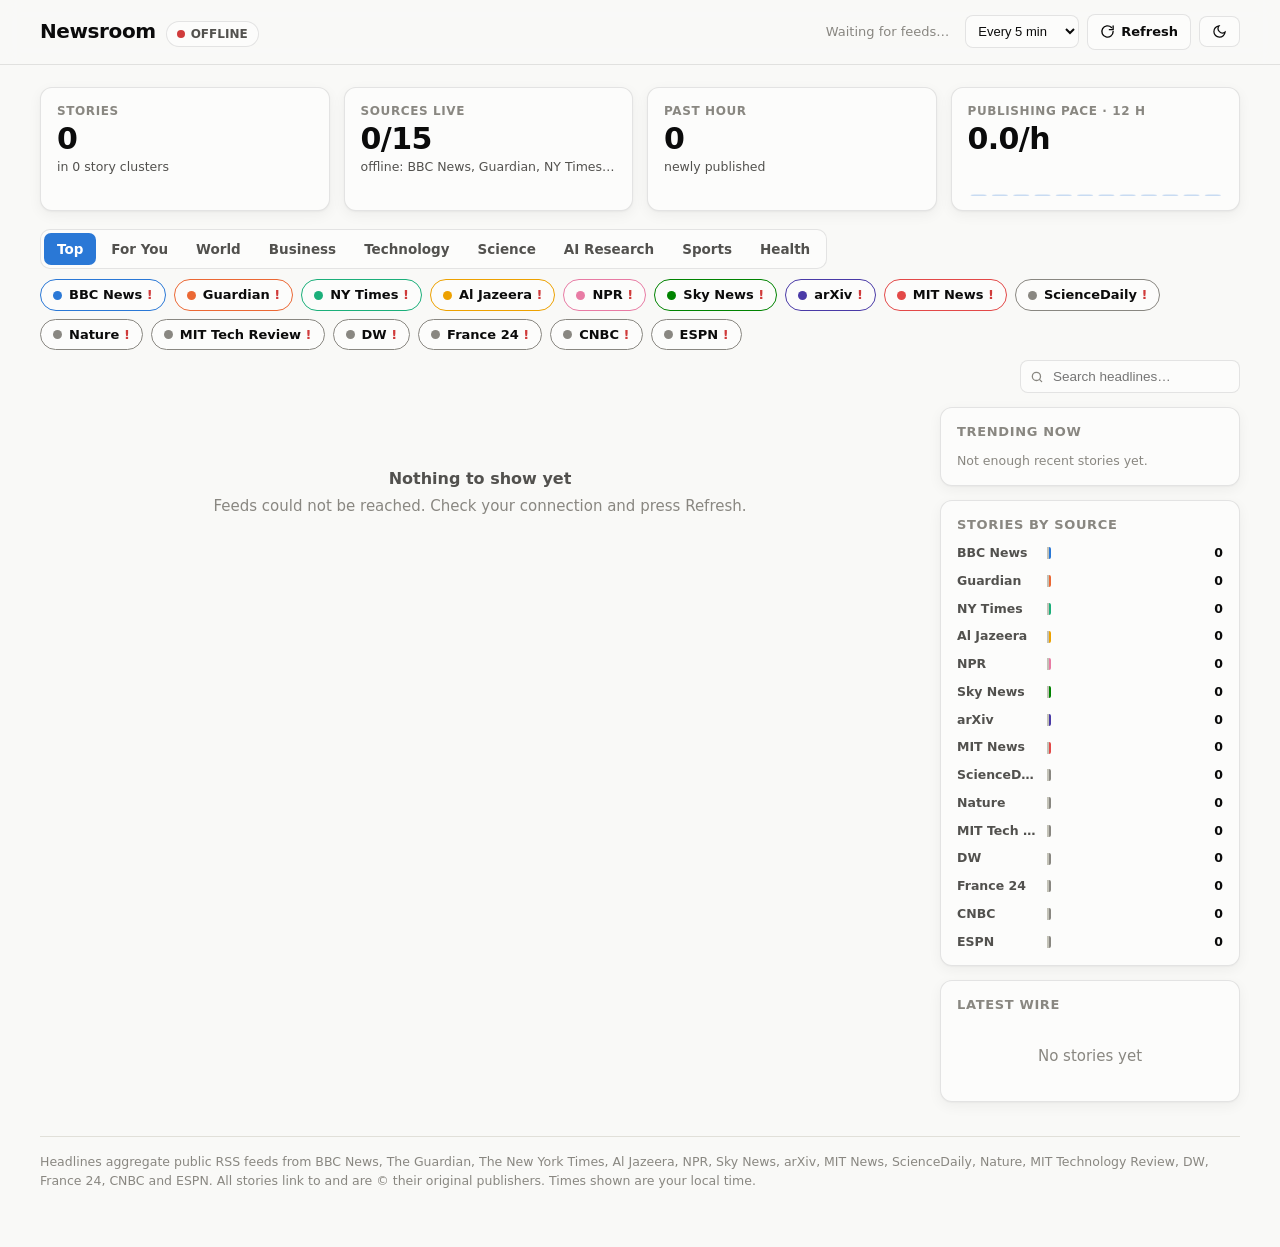
==== commit 9b93e1bb: "Add intelligence layer: clustering, trending, personalization, Claude briefing Client-side (no keys)" ====
--- a/news-dashboard/index.html
+++ b/news-dashboard/index.html
@@ -250,6 +250,48 @@
   .ticker a:hover .t-title { text-decoration: underline; }
   .ticker .t-meta { display: flex; gap: 8px; font-size: 11.5px; color: var(--text-muted); margin-top: 2px; }
   .ticker .t-title { font-weight: 600; display: -webkit-box; -webkit-line-clamp: 2; -webkit-box-orient: vertical; overflow: hidden; }
+
+  /* ---------- AI briefing ---------- */
+  .briefing {
+    background: var(--surface-1); border: 1px solid var(--border);
+    border-left: 3px solid var(--accent); border-radius: var(--radius);
+    box-shadow: var(--shadow); padding: 16px 20px; margin-bottom: 16px;
+  }
+  .b-head { display: flex; align-items: baseline; gap: 10px; margin-bottom: 8px; }
+  .b-head h2 { font-size: 13px; font-weight: 700; text-transform: uppercase; letter-spacing: .05em; color: var(--accent); margin: 0; }
+  .b-head span { font-size: 12px; color: var(--text-muted); }
+  .briefing ol { margin: 0; padding-left: 20px; display: flex; flex-direction: column; gap: 7px; }
+  .briefing ol li { font-size: 13.5px; color: var(--text-secondary); line-height: 1.45; }
+  .briefing ol strong { color: var(--text-primary); font-weight: 650; }
+  .b-signals { margin-top: 12px; padding: 10px 14px; border: 1px dashed var(--baseline); border-radius: 8px; }
+  .b-signals h3 { font-size: 12px; font-weight: 700; text-transform: uppercase; letter-spacing: .05em; color: var(--text-muted); margin: 0 0 6px; }
+  .b-signals p { font-size: 13px; color: var(--text-secondary); margin: 5px 0; line-height: 1.45; }
+  .b-signals p strong { color: var(--text-primary); }
+
+  /* arXiv plain-English TL;DR inside cards */
+  .tldr {
+    font-size: 12.5px; color: var(--text-secondary); margin: 2px 0 0;
+    padding: 6px 9px; background: color-mix(in srgb, var(--accent) 7%, transparent);
+    border-left: 2px solid var(--accent); border-radius: 0 6px 6px 0;
+  }
+
+  /* cross-source coverage badge */
+  .meta .covg {
+    border: 1px solid var(--accent); color: var(--accent);
+    border-radius: 999px; padding: 1px 8px; font-weight: 700; cursor: help;
+  }
+
+  /* trending topic chips */
+  .trends { display: flex; flex-wrap: wrap; gap: 7px; }
+  .trend {
+    display: inline-flex; align-items: center; gap: 6px;
+    border: 1px solid var(--border); background: transparent; border-radius: 999px;
+    padding: 4px 11px; font-size: 12.5px; font-weight: 600; color: var(--text-secondary);
+    cursor: pointer;
+  }
+  .trend:hover { border-color: var(--accent); color: var(--text-primary); }
+  .trend .tcount { color: var(--text-muted); font-weight: 700; font-size: 11px; }
+  .trend .up { color: var(--status-good); font-weight: 700; }
 
   /* ---------- States ---------- */
   .skeleton { border-radius: var(--radius); background: linear-gradient(100deg, var(--surface-1) 40%, var(--grid) 50%, var(--surface-1) 60%); background-size: 200% 100%; animation: shimmer 1.4s infinite; border: 1px solid var(--border); }
@@ -356,6 +398,8 @@
 
   <div class="layout">
     <main id="main" aria-label="Stories">
+      <div id="briefingSlot"></div>
+      <div class="notice" id="fyHint" style="border-left-color: var(--accent)"></div>
       <div id="leadSlot"><div class="skeleton lead-sk"></div></div>
       <div class="grid" id="grid">
         <div class="skeleton card-sk"></div><div class="skeleton card-sk"></div>
@@ -365,6 +409,10 @@
     </main>
 
     <aside class="rail">
+      <div class="panel">
+        <h2>Trending now</h2>
+        <div class="trends" id="trends"><div class="skeleton" style="height:60px;width:100%"></div></div>
+      </div>
       <div class="panel">
         <h2>Stories by source</h2>
         <div class="bars" id="bars"><div class="skeleton" style="height:120px"></div></div>
@@ -412,7 +460,7 @@
   espn:     { name: "ESPN" },
 };
 
-const CATEGORIES = ["Top", "World", "Business", "Technology", "Science", "AI Research", "Sports", "Health"];
+const CATEGORIES = ["Top", "For You", "World", "Business", "Technology", "Science", "AI Research", "Sports", "Health"];
 
 const FEEDS = [
   { src: "bbc",       cat: "World",       url: "https://feeds.bbci.co.uk/news/world/rss.xml" },
@@ -483,7 +531,132 @@
   timerId: null,
   intervalSec: 300,
   preferredProxy: null,
+  clusters: [],
+  briefing: null,
 };
+
+/* =========================== Story intelligence =========================== */
+
+const STOPWORDS = new Set(("the a an and or but for nor with without from into onto over under after " +
+  "before about against between during their there these those this that they them then than when " +
+  "where which while would could should will shall just also more most much many some such only very " +
+  "says said say tell tells told new news live latest breaking update updates updated report reports " +
+  "amid what who whose how why your yours ours been being have has had having was were are is not " +
+  "you its can may might must first last next year years today tonight week weeks month months " +
+  "people world country make makes made take takes taken get gets got give gives given goes going " +
+  "gone come comes came still even ever never again back down over out off other others another " +
+  "because through around across along among within between behind above below since until upon " +
+  "here want wants like likes need needs know knows call calls calling look looking find finds " +
+  "found show shows shown revealed reveals biggest best worst more less than").split(/\s+/));
+
+const words = (text) =>
+  text.toLowerCase().replace(/['’]s\b/g, "").replace(/[^a-z0-9\s-]/g, " ")
+    .split(/\s+/).filter((w) => w.length > 3 && !STOPWORDS.has(w));
+
+function tokenize(a) {
+  return new Set(words(a.title + " " + a.snippet.slice(0, 140)));
+}
+
+function overlap(A, B) {
+  const [small, large] = A.size <= B.size ? [A, B] : [B, A];
+  let n = 0;
+  for (const t of small) if (large.has(t)) n++;
+  return n / small.size;
+}
+
+/* Greedy single-pass clustering: group stories about the same event across
+   sources by title/snippet token overlap. Coverage ("how many outlets ran
+   this") is the importance signal the Top tab ranks by. */
+function buildClusters() {
+  const clusters = [];
+  for (const a of state.articles) {
+    a._t = tokenize(a);
+    let best = null, bestScore = 0;
+    if (a._t.size >= 3) {
+      for (const c of clusters) {
+        const s = overlap(a._t, c.rep._t);
+        if (s > bestScore) { bestScore = s; best = c; }
+      }
+    }
+    if (best && bestScore >= 0.5) {
+      best.articles.push(a);
+    } else {
+      clusters.push({ rep: a, articles: [a] });
+    }
+  }
+  state.clusters = clusters;
+}
+
+/* Coverage-weighted freshness: log2 coverage boost x exponential recency decay. */
+function topScore(v) {
+  const age = v.rep.date ? (Date.now() - v.rep.date.getTime()) / 3600e3 : 48;
+  return (1 + Math.log2(v.cov)) * Math.exp(-age / 10);
+}
+
+/* ---- Personalization ("For You") — click history, stored locally only ---- */
+
+const profile = (() => {
+  try { return JSON.parse(localStorage.getItem("news.profile")) || {}; } catch { return {}; }
+})();
+profile.n ??= 0; profile.tok ??= {}; profile.src ??= {}; profile.cat ??= {};
+
+function recordClick(link) {
+  const a = state.articles.find((x) => x.link === link);
+  if (!a) return;
+  profile.n++;
+  for (const t of Object.keys(profile.tok)) {          // gentle forgetting
+    profile.tok[t] *= 0.98;
+    if (profile.tok[t] < 0.05) delete profile.tok[t];
+  }
+  (a._t || tokenize(a)).forEach((t) => { profile.tok[t] = Math.min(8, (profile.tok[t] || 0) + 1); });
+  profile.src[a.src] = Math.min(10, (profile.src[a.src] || 0) + 1);
+  profile.cat[a.cat] = Math.min(10, (profile.cat[a.cat] || 0) + 1);
+  try { localStorage.setItem("news.profile", JSON.stringify(profile)); } catch {}
+}
+
+function forYouScore(v) {
+  let t = 0;
+  v.rep._t?.forEach((tk) => { t += profile.tok[tk] || 0; });
+  const aff = Math.min(2.5, t * 0.35)
+    + (profile.src[v.rep.src] || 0) * 0.04
+    + (profile.cat[v.rep.cat] || 0) * 0.08;
+  return topScore(v) * (1 + aff);
+}
+
+/* ---- Trending topics: terms gaining cross-source traction (last 24h) ---- */
+
+function computeTrending() {
+  const now = Date.now();
+  const map = new Map();
+  for (const a of state.articles) {
+    if (!a.date || now - a.date.getTime() > 24 * 3600e3) continue;
+    const w = words(a.title);
+    const terms = new Set(w);
+    for (let i = 0; i < w.length - 1; i++) terms.add(w[i] + " " + w[i + 1]);
+    const recent = now - a.date.getTime() < 6 * 3600e3;
+    for (const t of terms) {
+      let e = map.get(t);
+      if (!e) map.set(t, (e = { srcs: new Set(), n: 0, recent: 0 }));
+      e.srcs.add(a.src); e.n++;
+      if (recent) e.recent++;
+    }
+  }
+  const cands = [...map.entries()]
+    .filter(([, e]) => e.srcs.size >= 3)
+    .sort((x, y) =>
+      (y[1].srcs.size + (y[0].includes(" ") ? 0.5 : 0)) -
+      (x[1].srcs.size + (x[0].includes(" ") ? 0.5 : 0)) || y[1].n - x[1].n);
+  const picked = [];
+  const usedWords = new Set();
+  for (const [term, e] of cands) {
+    if (picked.length >= 8) break;
+    // one chip per underlying phrase: skip terms sharing any word with a pick
+    if (term.split(" ").some((w) => usedWords.has(w))) continue;
+    term.split(" ").forEach((w) => usedWords.add(w));
+    picked.push({ term, srcs: e.srcs.size, surge: e.recent >= Math.max(2, e.n * 0.5) });
+  }
+  return picked;
+}
 
 /* =========================== Fetching & parsing =========================== */
 
@@ -634,7 +807,9 @@
   if (deduped.length) {
     state.articles = deduped;
     state.lastUpdated = new Date();
-  }
+    buildClusters();
+  }
+  loadBriefing();
   state.refreshing = false;
   document.getElementById("refreshBtn").setAttribute("aria-busy", "false");
   render();
@@ -663,13 +838,28 @@
   return date ? date.toLocaleString(undefined, { dateStyle: "medium", timeStyle: "short" }) : "";
 }
 
-function visibleArticles() {
+function categoryOk(a) {
+  return state.category === "Top" || state.category === "For You" || a.cat === state.category;
+}
+
+/* Cluster views surviving the active filters: one card per story-cluster,
+   ranked by coverage-weighted freshness on Top and by personal affinity on
+   For You; plain reverse-chronological on category tabs. */
+function visibleClusters() {
   const q = state.query.toLowerCase();
-  return state.articles.filter(a =>
-    state.enabledSources.has(a.src) &&
-    (state.category === "Top" || a.cat === state.category) &&
-    (!q || a.title.toLowerCase().includes(q) || a.snippet.toLowerCase().includes(q))
-  );
+  const out = [];
+  for (const c of state.clusters) {
+    const members = c.articles.filter(a =>
+      state.enabledSources.has(a.src) && categoryOk(a) &&
+      (!q || a.title.toLowerCase().includes(q) || a.snippet.toLowerCase().includes(q)));
+    if (!members.length) continue;
+    const srcs = [...new Set(members.map(a => a.src))];
+    out.push({ rep: members[0], members, cov: srcs.length, srcs });
+  }
+  if (state.category === "Top") out.sort((x, y) => topScore(y) - topScore(x));
+  else if (state.category === "For You") out.sort((x, y) => forYouScore(y) - forYouScore(x));
+  else out.sort((x, y) => (y.rep.date?.getTime() || 0) - (x.rep.date?.getTime() || 0));
+  return out;
 }
 
 function srcColor(id) {
@@ -677,13 +867,26 @@
   return slot ? `var(--series-${slot})` : "var(--text-muted)";
 }
 
-function metaHTML(a) {
+function metaHTML(a, v) {
   const fresh = a.date && (Date.now() - a.date.getTime()) < 3600e3;
+  let covg = "";
+  if (v && v.cov > 1) {
+    const others = v.members.slice(1)
+      .map(m => `${SOURCES[m.src].name}: ${m.title}`).join("\n");
+    covg = `<span class="covg" title="${esc(others)}">${v.cov} sources</span>`;
+  }
   return `<div class="meta ${fresh ? "fresh" : ""}">
       <span class="src-badge" style="--sc:${srcColor(a.src)}">${esc(SOURCES[a.src].name)}</span>
-      <span class="cat">${esc(a.cat)}</span>
+      <span class="cat">${esc(a.cat)}</span>${covg}
       <time datetime="${a.date ? a.date.toISOString() : ""}" title="${esc(absTime(a.date))}">${relTime(a.date)}</time>
     </div>`;
+}
+
+function normLink(url) { return (url || "").replace(/[?#].*$/, "").replace(/\/$/, ""); }
+
+function tldrHTML(a) {
+  const tldr = state.briefing?.arxivMap?.get(normLink(a.link));
+  return tldr ? `<p class="tldr">${esc(tldr)}</p>` : "";
 }
 
 function mediaHTML(a, cls) {
@@ -693,8 +896,16 @@
 }
 
 function renderStories() {
-  const list = visibleArticles();
+  const list = visibleClusters();
   const leadSlot = $("leadSlot"), grid = $("grid");
+
+  const hint = $("fyHint");
+  if (state.category === "For You" && profile.n < 5) {
+    hint.textContent = "For You learns from what you read — open a few stories anywhere in the dashboard and this tab will rank the feed around your interests. Your reading history never leaves this browser.";
+    hint.classList.add("show");
+  } else {
+    hint.classList.remove("show");
+  }
 
   if (!list.length) {
     leadSlot.innerHTML = "";
@@ -704,37 +915,95 @@
     return;
   }
 
-  const [lead, ...rest] = list;
+  const [leadV, ...rest] = list;
+  const lead = leadV.rep;
   leadSlot.innerHTML = `
-    <a class="lead" href="${esc(lead.link)}" target="_blank" rel="noopener noreferrer">
+    <a class="lead" href="${esc(lead.link)}" data-link="${esc(lead.link)}" target="_blank" rel="noopener noreferrer">
       ${mediaHTML(lead, "lead-media") || `<div class="lead-media" hidden></div>`}
       <div class="lead-body">
-        ${metaHTML(lead)}
+        ${metaHTML(lead, leadV)}
         <h2 class="headline">${esc(lead.title)}</h2>
         <p class="dek">${esc(lead.snippet)}</p>
+        ${tldrHTML(lead)}
       </div>
     </a>`;
   if (!lead.image) leadSlot.querySelector(".lead").style.gridTemplateColumns = "1fr";
 
-  grid.innerHTML = rest.slice(0, MAX_GRID_CARDS).map(a => `
-    <a class="card" href="${esc(a.link)}" target="_blank" rel="noopener noreferrer">
+  grid.innerHTML = rest.slice(0, MAX_GRID_CARDS).map(v => {
+    const a = v.rep;
+    return `
+    <a class="card" href="${esc(a.link)}" data-link="${esc(a.link)}" target="_blank" rel="noopener noreferrer">
       ${mediaHTML(a, "card-media")}
       <div class="card-body">
-        ${metaHTML(a)}
+        ${metaHTML(a, v)}
         <h3 class="card-title">${esc(a.title)}</h3>
         ${a.snippet ? `<p class="card-snippet">${esc(a.snippet)}</p>` : ""}
+        ${tldrHTML(a)}
       </div>
-    </a>`).join("");
+    </a>`;
+  }).join("");
+}
+
+/* ---------- AI briefing panel (briefing.json, generated at deploy) ---------- */
+
+async function loadBriefing() {
+  try {
+    const res = await fetch("briefing.json", { cache: "no-store" });
+    if (!res.ok) return;
+    const b = await res.json();
+    if (b.unavailable || !Array.isArray(b.briefing)) return;
+    if (Date.now() - new Date(b.generatedAt).getTime() > 26 * 3600e3) return;  // stale
+    b.arxivMap = new Map((b.arxiv || []).map(x => [normLink(x.link), x.tldr]));
+    state.briefing = b;
+    render();
+  } catch { /* static file missing (e.g. local file://) — panel stays hidden */ }
+}
+
+function renderBriefing() {
+  const slot = $("briefingSlot");
+  const b = state.briefing;
+  const show = b && (state.category === "Top" || state.category === "For You") && !state.query;
+  if (!show) { slot.innerHTML = ""; return; }
+  slot.innerHTML = `
+    <section class="briefing" aria-label="AI briefing">
+      <div class="b-head"><h2>Claude briefing</h2>
+        <span>generated ${relTime(new Date(b.generatedAt))} from ${b.headlineCount || "the latest"} headlines</span></div>
+      <ol>${b.briefing.map(i =>
+        `<li><strong>${esc(i.headline)}</strong> — ${esc(i.detail)}</li>`).join("")}</ol>
+      ${(b.signals || []).length ? `
+      <div class="b-signals">
+        <h3>Signals — patterns across today's stories</h3>
+        ${b.signals.map(s => `<p><strong>${esc(s.title)}:</strong> ${esc(s.insight)}</p>`).join("")}
+      </div>` : ""}
+    </section>`;
+}
+
+/* ---------- Trending topics panel ---------- */
+
+function renderTrending() {
+  const trends = computeTrending();
+  $("trends").innerHTML = trends.length
+    ? trends.map(t => `
+      <button class="trend" data-term="${esc(t.term)}"
+        title="Mentioned by ${t.srcs} sources in the last 24h${t.surge ? " — accelerating" : ""}">
+        ${esc(t.term)}${t.surge ? `<span class="up" aria-label="accelerating">↑</span>` : ""}
+        <span class="tcount">${t.srcs}</span>
+      </button>`).join("")
+    : `<span style="font-size:12.5px;color:var(--text-muted)">Not enough recent stories yet.</span>`;
 }
 
 function renderKPIs() {
-  const list = visibleArticles();
+  const list = visibleClusters();
+  const storyCount = list.reduce((s, v) => s + v.members.length, 0);
   const okSources = Object.values(state.sourceStatus).filter(s => s === "ok").length;
   const totalSources = Object.keys(SOURCES).length;
   const hourCount = state.articles.filter(a => a.date && Date.now() - a.date.getTime() < 3600e3).length;
 
-  $("kpiTotal").textContent = list.length;
-  $("kpiTotalSub").textContent = state.category === "Top" ? "across all sections" : `in ${state.category}`;
+  $("kpiTotal").textContent = storyCount;
+  $("kpiTotalSub").textContent =
+    state.category === "Top" ? `in ${list.length} story clusters`
+    : state.category === "For You" ? "ranked for you"
+    : `in ${state.category}`;
   $("kpiSources").textContent = `${okSources}/${totalSources}`;
   const down = Object.entries(state.sourceStatus).filter(([, s]) => s === "error").map(([id]) => SOURCES[id].name);
   $("kpiSourcesSub").textContent = down.length ? `offline: ${down.join(", ")}` : "all feeds responding";
@@ -774,7 +1043,7 @@
 function renderTicker() {
   const latest = state.articles.filter(a => state.enabledSources.has(a.src)).slice(0, 8);
   $("ticker").innerHTML = latest.map(a => `
-    <a href="${esc(a.link)}" target="_blank" rel="noopener noreferrer">
+    <a href="${esc(a.link)}" data-link="${esc(a.link)}" target="_blank" rel="noopener noreferrer">
       <span class="t-title">${esc(a.title)}</span>
       <span class="t-meta"><span class="src-badge" style="--sc:${srcColor(a.src)}">${esc(SOURCES[a.src].name)}</span><span>${relTime(a.date)}</span></span>
     </a>`).join("") || `<div class="empty" style="padding:20px 0">No stories yet</div>`;
@@ -813,9 +1082,11 @@
 function render() {
   renderChrome();
   renderKPIs();
+  renderBriefing();
   renderStories();
   renderBars();
   renderTicker();
+  renderTrending();
 }
 
 function announce(msg) { $("ariaStatus").textContent = msg; }
@@ -897,6 +1168,21 @@
 
   // keep relative timestamps honest without a full refetch
   setInterval(() => { if (!document.hidden && state.articles.length) render(); }, 60000);
+
+  // personalization: learn from opened stories (stays in localStorage)
+  document.addEventListener("click", e => {
+    const link = e.target.closest("a[data-link]")?.dataset.link;
+    if (link) recordClick(link);
+  });
+
+  // trending chips filter the stream via search
+  $("trends").addEventListener("click", e => {
+    const term = e.target.closest(".trend")?.dataset.term;
+    if (!term) return;
+    $("searchInput").value = term;
+    state.query = term;
+    render();
+  });
 }
 
 function armTimer() {
@@ -910,6 +1196,7 @@
 buildChips();
 setupControls();
 armTimer();
+loadBriefing();
 refresh();
 </script>
 </body>
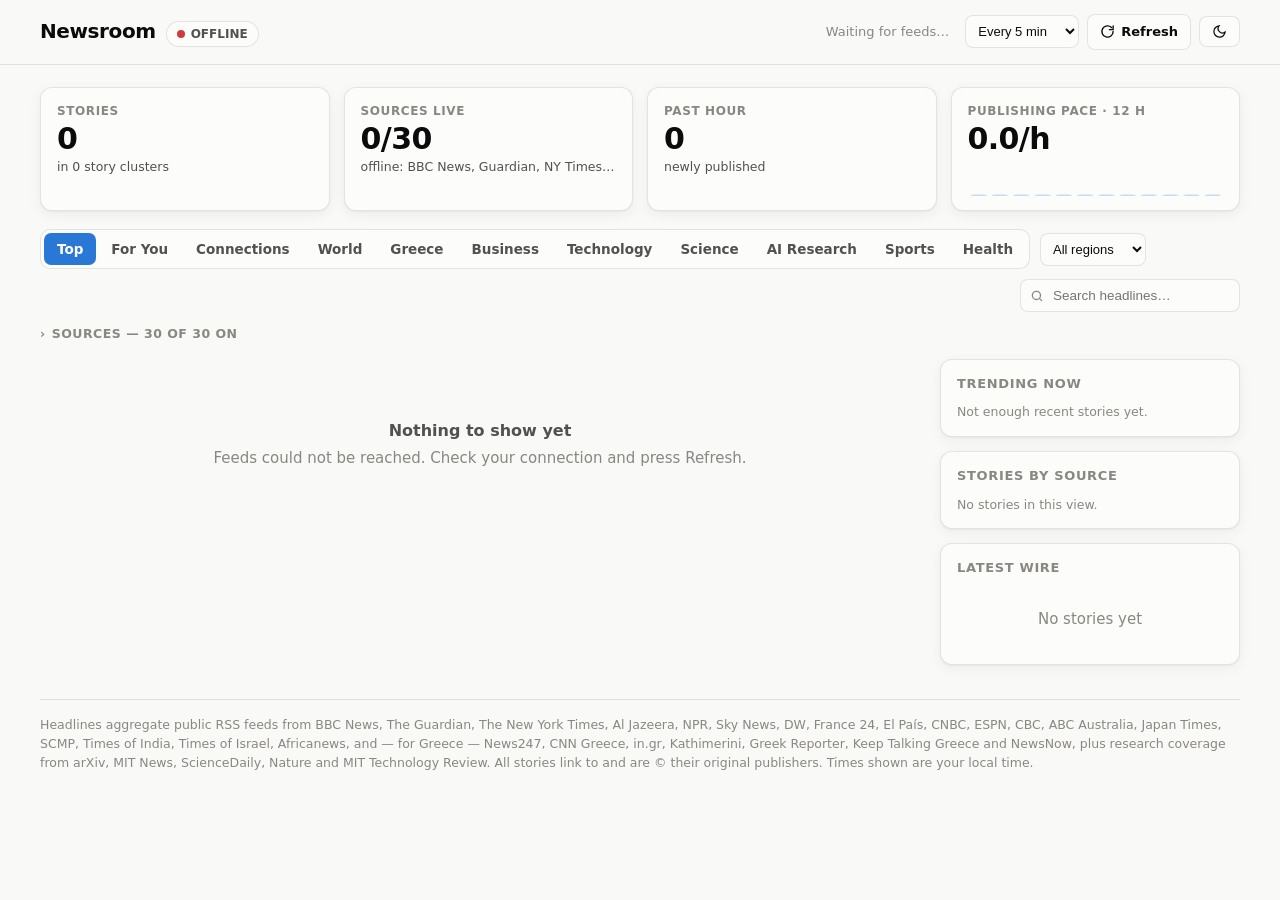
==== commit 78852ce5: "Add Greek and international sources, and a Connections view Sources grow from 15 outlets to 30 acros" ====
--- a/news-dashboard/index.html
+++ b/news-dashboard/index.html
@@ -80,6 +80,9 @@
   }
 
   * { box-sizing: border-box; }
+  /* The UA rule for [hidden] is display:none, but any author `display` rule
+     outranks it — .grid sets display:grid, so hiding it needs the override. */
+  [hidden] { display: none !important; }
   html, body { margin: 0; }
   body {
     background: var(--page);
@@ -263,6 +266,23 @@
   .briefing ol { margin: 0; padding-left: 20px; display: flex; flex-direction: column; gap: 7px; }
   .briefing ol li { font-size: 13.5px; color: var(--text-secondary); line-height: 1.45; }
   .briefing ol strong { color: var(--text-primary); font-weight: 650; }
+  .b-foot { font-size: 11px; color: var(--text-muted); margin: 10px 0 0; }
+
+  /* background-context disclosure — used both in the briefing list and on cards */
+  .ctx { margin-top: 5px; }
+  .ctx summary {
+    cursor: pointer; font-size: 12px; font-weight: 700; color: var(--text-muted);
+    list-style: none; display: inline-flex; align-items: center; gap: 4px; user-select: none;
+  }
+  .ctx summary::-webkit-details-marker { display: none; }
+  .ctx summary::before { content: "\203a"; display: inline-block; transition: transform .15s ease; }
+  .ctx[open] summary::before { transform: rotate(90deg); }
+  .ctx summary:hover { color: var(--text-secondary); }
+  .ctx p {
+    font-size: 12.5px; color: var(--text-secondary); margin: 5px 0 0; line-height: 1.4;
+    padding: 6px 9px; border-left: 2px solid var(--baseline);
+    background: color-mix(in srgb, var(--text-muted) 9%, transparent); border-radius: 0 6px 6px 0;
+  }
   .b-signals { margin-top: 12px; padding: 10px 14px; border: 1px dashed var(--baseline); border-radius: 8px; }
   .b-signals h3 { font-size: 12px; font-weight: 700; text-transform: uppercase; letter-spacing: .05em; color: var(--text-muted); margin: 0 0 6px; }
   .b-signals p { font-size: 13px; color: var(--text-secondary); margin: 5px 0; line-height: 1.45; }
@@ -292,6 +312,119 @@
   .trend:hover { border-color: var(--accent); color: var(--text-primary); }
   .trend .tcount { color: var(--text-muted); font-weight: 700; font-size: 11px; }
   .trend .up { color: var(--status-good); font-weight: 700; }
+
+  /* ---------- Source picker (collapsible, grouped by region) ---------- */
+  .src-picker { margin: -4px 0 14px; }
+  .src-picker > summary {
+    cursor: pointer; list-style: none; display: inline-flex; align-items: center; gap: 6px;
+    font-size: 12.5px; font-weight: 700; color: var(--text-muted);
+    text-transform: uppercase; letter-spacing: .04em; user-select: none;
+  }
+  .src-picker > summary::-webkit-details-marker { display: none; }
+  .src-picker > summary::before { content: "\203a"; display: inline-block; transition: transform .15s ease; }
+  .src-picker[open] > summary::before { transform: rotate(90deg); }
+  .src-picker > summary:hover { color: var(--text-secondary); }
+  .src-actions { display: flex; gap: 8px; margin: 10px 0 8px; }
+  .btn.small { padding: 4px 10px; font-size: 12px; }
+  .chip-group {
+    display: flex; gap: 7px; flex-wrap: wrap; align-items: center;
+    border: 1px dashed var(--grid); border-radius: 10px; padding: 7px 10px;
+  }
+  .chip-group-label {
+    font-size: 10.5px; font-weight: 700; text-transform: uppercase; letter-spacing: .06em;
+    color: var(--text-muted);
+  }
+
+  /* ---------- Connections view ---------- */
+  body.view-connections aside.rail { display: none; }
+  body.view-connections .layout { grid-template-columns: minmax(0, 1fr); }
+
+  .conn-intro { margin-bottom: 16px; }
+  .conn-intro h2 { font-size: 20px; font-weight: 700; letter-spacing: -0.02em; margin: 0 0 6px; }
+  .conn-intro p { font-size: 13.5px; color: var(--text-secondary); margin: 0; max-width: 78ch; line-height: 1.5; }
+  .conn-stats { display: flex; gap: 18px; flex-wrap: wrap; margin-top: 10px; font-size: 12.5px; color: var(--text-muted); }
+  .conn-stats strong { color: var(--text-primary); font-size: 15px; font-weight: 700; }
+
+  .conn-grid { display: grid; grid-template-columns: minmax(0, 1fr) 300px; gap: 16px; align-items: start; margin-bottom: 16px; }
+  .conn-grid.two { grid-template-columns: minmax(0, 1fr) minmax(0, 1fr); }
+  .panel.wide { margin-bottom: 16px; }
+  .panel.wide > h2 { font-size: 13px; }
+  .hint { font-size: 12.5px; color: var(--text-muted); margin: 8px 0 0; line-height: 1.45; }
+
+  .graph-wrap {
+    background: var(--surface-1); border: 1px solid var(--border); border-radius: var(--radius);
+    box-shadow: var(--shadow); padding: 8px 8px 10px;
+  }
+  svg.graph { width: 100%; height: min(68vh, 620px); display: block; }
+  .graph .edge { stroke: var(--baseline); }
+  .graph .edge.surprising { stroke: var(--accent); stroke-dasharray: 6 4; }
+  .graph .node circle { stroke: var(--surface-1); stroke-width: 1.5; cursor: pointer; }
+  .graph .node:hover circle, .graph .node:focus-visible circle { stroke: var(--text-primary); stroke-width: 2; }
+  .graph .node:focus { outline: none; }
+  .graph .node text {
+    font-size: 10px; fill: var(--text-secondary); pointer-events: none;
+    paint-order: stroke; stroke: var(--surface-1); stroke-width: 3px; stroke-linejoin: round;
+  }
+  /* focus mode: dim everything not attached to the selected story */
+  .graph.has-sel .node:not(.sel):not(.nbr) { opacity: .16; }
+  .graph.has-sel .edge:not(.sel) { opacity: .10; }
+  .graph .node.sel circle { stroke: var(--text-primary); stroke-width: 2.5; }
+  .graph .node.sel text, .graph .node.nbr text { fill: var(--text-primary); }
+
+  .legend { display: flex; gap: 16px; flex-wrap: wrap; padding: 8px 6px 0; font-size: 11.5px; color: var(--text-muted); }
+  .legend span { display: inline-flex; align-items: center; gap: 6px; }
+  .lg-line { width: 20px; height: 0; border-top: 2px solid var(--baseline); }
+  .lg-line.dash { border-top: 2px dashed var(--accent); }
+  .lg-dot { width: 10px; height: 10px; border-radius: 50%; background: var(--text-muted); }
+
+  .sel-panel { position: sticky; top: 76px; }
+  .sel-head { display: flex; align-items: center; gap: 8px; font-size: 12px; color: var(--text-muted); margin-bottom: 6px; }
+  .sel-head .cat { border: 1px solid var(--border); border-radius: 999px; padding: 1px 8px; font-weight: 600; }
+  .sel-title { display: block; font-size: 14.5px; font-weight: 650; line-height: 1.35; text-decoration: none; }
+  .sel-title:hover { text-decoration: underline; }
+  .sel-links { list-style: none; margin: 12px 0 0; padding: 0; display: flex; flex-direction: column; gap: 10px; }
+  .sel-links li { border-top: 1px solid var(--grid); padding-top: 9px; }
+  .sel-links a { font-size: 13px; font-weight: 600; line-height: 1.35; text-decoration: none; display: block; }
+  .sel-links a:hover { text-decoration: underline; }
+  .sel-links .why { display: block; font-size: 11.5px; color: var(--text-muted); margin-top: 3px; line-height: 1.4; }
+  .sel-links em { color: var(--text-secondary); font-style: normal; font-weight: 600; }
+
+  .surprise-grid { display: grid; grid-template-columns: repeat(auto-fill, minmax(300px, 1fr)); gap: 12px; margin-top: 12px; }
+  .surprise { border: 1px solid var(--border); border-left: 3px solid var(--accent); border-radius: 10px; padding: 11px 13px; }
+  .surprise > header { cursor: pointer; margin-bottom: 8px; }
+  .surprise > header:hover .s-cats { text-decoration: underline; }
+  .s-cats { display: block; font-size: 12.5px; font-weight: 700; color: var(--text-primary); }
+  .s-terms { display: block; font-size: 11.5px; color: var(--text-muted); margin-top: 2px; }
+  .s-terms em { color: var(--accent); font-style: normal; font-weight: 700; }
+  .s-story { display: block; text-decoration: none; padding: 7px 0; border-top: 1px solid var(--grid); }
+  .s-story:hover .s-title { text-decoration: underline; }
+  .s-meta { display: flex; align-items: center; gap: 8px; font-size: 11px; color: var(--text-muted); }
+  .s-meta .cat { border: 1px solid var(--border); border-radius: 999px; padding: 0 7px; font-weight: 600; }
+  .s-title { display: block; font-size: 13px; font-weight: 600; line-height: 1.35; margin-top: 3px; }
+  .badge-surprise {
+    border: 1px solid var(--accent); color: var(--accent); border-radius: 999px;
+    padding: 0 6px; font-size: 10px; font-weight: 700; text-transform: uppercase; letter-spacing: .04em;
+  }
+
+  /* category co-occurrence matrix */
+  .matrix { display: grid; grid-template-columns: 74px repeat(var(--n), minmax(0, 1fr)); gap: 2px; margin-top: 10px; }
+  .m-cell { font-size: 10.5px; display: flex; align-items: center; justify-content: center; min-height: 26px; }
+  .m-head { color: var(--text-muted); font-weight: 700; overflow: hidden; text-overflow: ellipsis; white-space: nowrap; }
+  .m-row { justify-content: flex-start; }
+  .m-val {
+    border-radius: 4px; font-weight: 700; font-variant-numeric: tabular-nums; color: var(--text-primary);
+    background: color-mix(in srgb, var(--accent) calc(var(--o) * 78%), transparent);
+  }
+
+  /* Claude's connections */
+  .cc { border-top: 1px solid var(--grid); padding: 10px 0 2px; }
+  .cc:first-of-type { border-top: 0; padding-top: 0; }
+  .cc h3 { font-size: 14px; font-weight: 650; margin: 0 0 4px; display: flex; align-items: baseline; gap: 8px; }
+  .cc-score { color: var(--accent); font-size: 9px; letter-spacing: 1px; }
+  .cc p { font-size: 13.5px; color: var(--text-secondary); margin: 0; line-height: 1.5; }
+  .cc-stories { margin: 6px 0 0; padding-left: 18px; }
+  .cc-stories li { font-size: 12.5px; line-height: 1.4; margin: 2px 0; }
+  .cc-stories a { color: var(--text-secondary); }
 
   /* ---------- States ---------- */
   .skeleton { border-radius: var(--radius); background: linear-gradient(100deg, var(--surface-1) 40%, var(--grid) 50%, var(--surface-1) 60%); background-size: 200% 100%; animation: shimmer 1.4s infinite; border: 1px solid var(--border); }
@@ -322,6 +455,10 @@
     .lead .lead-media { min-height: 180px; }
     .search { margin-left: 0; }
     .search input { width: 100%; }
+    .conn-grid, .conn-grid.two { grid-template-columns: 1fr; }
+    .sel-panel { position: static; }
+    svg.graph { height: 66vh; }
+    .matrix { overflow-x: auto; }
   }
   @media (max-width: 560px) {
     .kpis { grid-template-columns: 1fr 1fr; gap: 10px; }
@@ -387,19 +524,30 @@
   <!-- Filters: one row above the content -->
   <section class="filters" aria-label="Filters">
     <div class="tabs" role="tablist" aria-label="Category" id="tabs"></div>
-    <div class="chips" id="chips" aria-label="Sources"></div>
+    <label class="visually-hidden" for="regionSel">Region</label>
+    <select class="interval" id="regionSel" title="Filter sources by region"></select>
     <div class="search">
       <svg viewBox="0 0 24 24" fill="none" stroke="currentColor" stroke-width="2.2" stroke-linecap="round" aria-hidden="true"><circle cx="11" cy="11" r="7"/><path d="m20 20-3.5-3.5"/></svg>
       <input type="search" id="searchInput" placeholder="Search headlines…" aria-label="Search headlines">
     </div>
   </section>
 
+  <details class="src-picker" id="srcPicker">
+    <summary><span id="srcSummary">Sources</span></summary>
+    <div class="src-actions">
+      <button class="btn small" data-all="on">Select all</button>
+      <button class="btn small" data-all="off">Clear all</button>
+    </div>
+    <div class="chips" id="chips" aria-label="Sources"></div>
+  </details>
+
   <div class="notice" id="notice" role="status"></div>
 
   <div class="layout">
     <main id="main" aria-label="Stories">
       <div id="briefingSlot"></div>
       <div class="notice" id="fyHint" style="border-left-color: var(--accent)"></div>
+      <div id="connSlot" hidden></div>
       <div id="leadSlot"><div class="skeleton lead-sk"></div></div>
       <div class="grid" id="grid">
         <div class="skeleton card-sk"></div><div class="skeleton card-sk"></div>
@@ -428,7 +576,9 @@
 
   <footer class="site">
     Headlines aggregate public RSS feeds from BBC News, The Guardian, The New York Times, Al Jazeera, NPR, Sky News,
-    arXiv, MIT News, ScienceDaily, Nature, MIT Technology Review, DW, France 24, CNBC and ESPN.
+    DW, France 24, El País, CNBC, ESPN, CBC, ABC Australia, Japan Times, SCMP, Times of India, Times of Israel,
+    Africanews, and — for Greece — News247, CNN Greece, in.gr, Kathimerini, Greek Reporter, Keep Talking Greece and
+    NewsNow, plus research coverage from arXiv, MIT News, ScienceDaily, Nature and MIT Technology Review.
     All stories link to and are © their original publishers. Times shown are your local time.
   </footer>
 </div>
@@ -443,24 +593,49 @@
    deliberately share the neutral swatch — their identity is always carried
    by the visible name, never by color alone. */
 const SOURCES = {
-  bbc:      { name: "BBC News",        slot: 1 },
-  guardian: { name: "Guardian",        slot: 2 },
-  nyt:      { name: "NY Times",        slot: 3 },
-  aljazeera:{ name: "Al Jazeera",      slot: 4 },
-  npr:      { name: "NPR",             slot: 5 },
-  sky:      { name: "Sky News",        slot: 6 },
-  arxiv:    { name: "arXiv",           slot: 7 },
-  mitnews:  { name: "MIT News",        slot: 8 },
-  scidaily: { name: "ScienceDaily" },
-  nature:   { name: "Nature" },
-  techrev:  { name: "MIT Tech Review" },
-  dw:       { name: "DW" },
-  france24: { name: "France 24" },
-  cnbc:     { name: "CNBC" },
-  espn:     { name: "ESPN" },
+  bbc:      { name: "BBC News",        slot: 1, region: "Global" },
+  guardian: { name: "Guardian",        slot: 2, region: "Global" },
+  nyt:      { name: "NY Times",        slot: 3, region: "Global" },
+  aljazeera:{ name: "Al Jazeera",      slot: 4, region: "Global" },
+  npr:      { name: "NPR",             slot: 5, region: "Americas" },
+  sky:      { name: "Sky News",        slot: 6, region: "Europe" },
+  arxiv:    { name: "arXiv",           slot: 7, region: "Research" },
+  mitnews:  { name: "MIT News",        slot: 8, region: "Research" },
+  scidaily: { name: "ScienceDaily",             region: "Research" },
+  nature:   { name: "Nature",                   region: "Research" },
+  techrev:  { name: "MIT Tech Review",          region: "Research" },
+  dw:       { name: "DW",                       region: "Europe" },
+  france24: { name: "France 24",                region: "Europe" },
+  cnbc:     { name: "CNBC",                     region: "Americas" },
+  espn:     { name: "ESPN",                     region: "Americas" },
+
+  /* Greece — the Greek-language outlets publish in Greek; the tokenizer,
+     stopword list and entity extractor are Unicode-aware so their stories
+     cluster and link like any other. */
+  news247:  { name: "News247",                  region: "Greece", lang: "el" },
+  cnngr:    { name: "CNN Greece",               region: "Greece", lang: "el" },
+  ingr:     { name: "in.gr",                    region: "Greece", lang: "el" },
+  greekrep: { name: "Greek Reporter",           region: "Greece" },
+  ktg:      { name: "Keep Talking Greece",      region: "Greece" },
+  newsnow:  { name: "NewsNow Greece",           region: "Greece" },
+  ekathi:   { name: "Kathimerini EN",           region: "Greece" },
+
+  /* Other countries / regions */
+  elpais:   { name: "El País EN",               region: "Europe" },
+  japantimes:{ name: "Japan Times",             region: "Asia" },
+  scmp:     { name: "SCMP",                     region: "Asia" },
+  toi:      { name: "Times of India",           region: "Asia" },
+  toisrael: { name: "Times of Israel",          region: "Middle East" },
+  africanews:{ name: "Africanews",              region: "Africa" },
+  abcau:    { name: "ABC Australia",            region: "Oceania" },
+  cbc:      { name: "CBC",                      region: "Americas" },
 };
 
-const CATEGORIES = ["Top", "For You", "World", "Business", "Technology", "Science", "AI Research", "Sports", "Health"];
+const REGIONS = ["All regions", ...new Set(Object.values(SOURCES).map(s => s.region))];
+
+/* "Connections" is a view, not a filter — it renders the story-graph instead
+   of the card grid. It is kept in CATEGORIES so it shares the tab strip. */
+const CATEGORIES = ["Top", "For You", "Connections", "World", "Greece", "Business", "Technology", "Science", "AI Research", "Sports", "Health"];
 
 const FEEDS = [
   { src: "bbc",       cat: "World",       url: "https://feeds.bbci.co.uk/news/world/rss.xml" },
@@ -503,6 +678,28 @@
   { src: "france24",  cat: "World",       url: "https://www.france24.com/en/rss" },
   { src: "cnbc",      cat: "Business",    url: "https://www.cnbc.com/id/10001147/device/rss/rss.html" },
   { src: "espn",      cat: "Sports",      url: "https://www.espn.com/espn/rss/news" },
+
+  /* Greece. `url` may be a list of candidates: publishers move their feed
+     paths and several of these sites expose no documented feed URL, so each
+     candidate is tried in order and the first one that parses as a feed is
+     remembered for the session. */
+  { src: "news247",   cat: "Greece",      url: ["https://www.news247.gr/feed/", "https://www.news247.gr/rss", "https://www.news247.gr/feed"] },
+  { src: "cnngr",     cat: "Greece",      url: ["https://www.cnn.gr/rss", "https://www.cnn.gr/feed", "https://www.cnn.gr/rss.xml", "https://www.cnn.gr/news/rss"] },
+  { src: "ingr",      cat: "Greece",      url: ["https://www.in.gr/feed/", "https://www.in.gr/rss", "https://www.in.gr/feed"] },
+  { src: "greekrep",  cat: "Greece",      url: ["https://greekreporter.com/feed/", "https://greekreporter.com/rss"] },
+  { src: "ktg",       cat: "Greece",      url: ["https://www.keeptalkinggreece.com/feed/"] },
+  { src: "newsnow",   cat: "Greece",      url: ["https://www.newsnow.co.uk/h/World+News/Europe/Southern+Europe/Greece?type=rss", "https://www.newsnow.co.uk/h/World+News/Europe/Southern+Europe/Greece/rss"] },
+  { src: "ekathi",    cat: "Greece",      url: ["https://www.ekathimerini.com/feed/", "https://www.ekathimerini.com/rss", "https://www.ekathimerini.com/news/feed/"] },
+
+  /* Other countries */
+  { src: "elpais",    cat: "World",       url: ["https://feeds.elpais.com/mrss-s/pages/ep/site/english.elpais.com/portada", "https://english.elpais.com/rss/"] },
+  { src: "japantimes",cat: "World",       url: ["https://www.japantimes.co.jp/feed/", "https://www.japantimes.co.jp/news/feed/"] },
+  { src: "scmp",      cat: "World",       url: ["https://www.scmp.com/rss/91/feed", "https://www.scmp.com/rss/5/feed"] },
+  { src: "toi",       cat: "World",       url: ["https://timesofindia.indiatimes.com/rssfeedstopstories.cms", "https://timesofindia.indiatimes.com/rssfeeds/296589292.cms"] },
+  { src: "toisrael",  cat: "World",       url: ["https://www.timesofisrael.com/feed/"] },
+  { src: "africanews",cat: "World",       url: ["https://www.africanews.com/feed/rss", "https://www.africanews.com/api/en/rss"] },
+  { src: "abcau",     cat: "World",       url: ["https://www.abc.net.au/news/feed/51120/rss.xml", "https://www.abc.net.au/news/feed/2942460/rss.xml"] },
+  { src: "cbc",       cat: "World",       url: ["https://www.cbc.ca/webfeed/rss/rss-world", "https://www.cbc.ca/cmlink/rss-world"] },
 ];
 
 /* Public CORS relays, tried in order; the first that works is remembered
@@ -514,7 +711,7 @@
 ];
 
 const FETCH_TIMEOUT_MS = 15000;
-const FETCH_CONCURRENCY = 8;      // be gentle with the public CORS relays
+const FETCH_CONCURRENCY = 10;     // be gentle with the public CORS relays
 const MAX_ITEMS_PER_FEED = 25;
 const MAX_GRID_CARDS = 60;
 
@@ -525,14 +722,20 @@
   sourceStatus: {},             // srcId -> "ok" | "error" | "pending"
   category: "Top",
   enabledSources: new Set(Object.keys(SOURCES)),
+  region: "All regions",
   query: "",
   lastUpdated: null,
   refreshing: false,
   timerId: null,
   intervalSec: 300,
   preferredProxy: null,
+  resolvedFeedUrl: {},          // feed url-list index -> the candidate that worked
   clusters: [],
   briefing: null,
+  graph: null,                  // cached connection graph + its cache key
+  graphKey: "",
+  connRenderedKey: "",          // graph key the Connections markup was built from
+  graphSel: null,               // selected node id in the connections view
 };
 
 /* =========================== Story intelligence =========================== */
@@ -547,10 +750,26 @@
   "gone come comes came still even ever never again back down over out off other others another " +
   "because through around across along among within between behind above below since until upon " +
   "here want wants like likes need needs know knows call calls calling look looking find finds " +
-  "found show shows shown revealed reveals biggest best worst more less than").split(/\s+/));
-
+  "found show shows shown revealed reveals biggest best worst more less than " +
+  /* Greek — the Greek-language outlets need their own function words filtered
+     out or every Greek headline "matches" every other one. */
+  "ενα μια ενας τον την τους τις των στο στη στην στον στους στις που για απο " +
+  "προς κατα μετα πριν οταν οπως ειναι ηταν εχει εχουν θα δεν και μαζι ολα ολο " +
+  "αυτο αυτη αυτος αυτα ποιο ποια ποιος περισσοτερα σημερα χθες αυριο νεα νεο " +
+  "ειδησεις ζωντανα τωρα ολες τελευταια πρωτο πρωτη μεγαλη μεγαλο ακομη ξανα " +
+  "μονο επισης καθως ωστε αλλα αλλο αλλη ενω μεσα εξω πανω κατω δηλωσε ανακοινωσε"
+  ).split(/\s+/));
+
+/* Strip diacritics and fold Greek final sigma, so "Ελλάδας", "ΕΛΛΑΔΑΣ" and
+   "ελλαδασ" all tokenize to the same string. */
+const deaccent = (s) =>
+  s.normalize("NFD").replace(/[\u0300-\u036f]/g, "").normalize("NFC").replace(/\u03c2/g, "\u03c3");
+
+/* Unicode-aware: keeps Greek (and any other script) rather than deleting it,
+   which would leave non-Latin headlines with an empty token set and silently
+   exclude them from clustering, trending and the connection graph. */
 const words = (text) =>
-  text.toLowerCase().replace(/['’]s\b/g, "").replace(/[^a-z0-9\s-]/g, " ")
+  deaccent(text.toLowerCase()).replace(/['’]s\b/g, "").replace(/[^\p{L}\p{N}\s-]/gu, " ")
     .split(/\s+/).filter((w) => w.length > 3 && !STOPWORDS.has(w));
 
 function tokenize(a) {
@@ -658,6 +877,249 @@
   return picked;
 }
 
+/* =========================== Connection graph =========================== */
+/* Clustering answers "which stories are the same story". This answers the
+   different question the Connections tab is about: which *separate* stories
+   are quietly related — by a shared actor, place, company or term — especially
+   when they sit in categories you would never expect to be linked. */
+
+/* Domain groups drive the surprise score: a Business↔Technology link is
+   ordinary, a Sports↔Science one is not. */
+const CAT_GROUP = {
+  "World": "geo", "Greece": "geo",
+  "Business": "econ",
+  "Technology": "tech", "AI Research": "tech",
+  "Science": "sci", "Health": "sci",
+  "Sports": "sport",
+};
+
+const GRAPH_NODES     = 55;   // most important clusters considered
+const GRAPH_WINDOW_H  = 48;   // only stories from the last N hours
+const GRAPH_MIN_SCORE = 2.2;  // minimum shared-term weight for an edge
+const GRAPH_MAX_DEG   = 4;    // keep the picture readable
+
+/* Proper nouns: people, places, organizations, products. Works for Greek as
+   well as Latin script — \p{Lu} is any uppercase letter. */
+function extractEntities(text) {
+  const out = new Set();
+  const re = /\p{Lu}[\p{L}'’-]+(?:\s+\p{Lu}[\p{L}'’-]+)*/gu;
+  for (const m of text.matchAll(re)) {
+    const phrase = m[0].trim();
+    const low = deaccent(phrase.toLowerCase());
+    // A single capitalized word is usually just the start of the headline.
+    if (!phrase.includes(" ") && (low.length < 4 || STOPWORDS.has(low))) continue;
+    out.add(low);
+  }
+  return out;
+}
+
+function catDistance(a, b) {
+  if (a === b) return 0;
+  return CAT_GROUP[a] === CAT_GROUP[b] ? 0.45 : 1;
+}
+
+/* Inverse document frequency: a term shared by half the graph says nothing,
+   a term shared by exactly two stories says a lot. */
+function idfMap(sets, n) {
+  const df = new Map();
+  for (const s of sets) for (const t of s) df.set(t, (df.get(t) || 0) + 1);
+  const idf = new Map();
+  for (const [t, d] of df) idf.set(t, d >= n * 0.25 ? 0 : Math.log(n / d));
+  return idf;
+}
+
+function buildGraph() {
+  const now = Date.now();
+  const pool = visibleClusters()
+    .filter(v => v.rep.date && now - v.rep.date.getTime() < GRAPH_WINDOW_H * 3600e3)
+    .sort((x, y) => topScore(y) - topScore(x))
+    .slice(0, GRAPH_NODES);
+
+  const nodes = pool.map((v, i) => {
+    const text = v.rep.title + " " + v.rep.snippet.slice(0, 200);
+    return {
+      id: i, v, a: v.rep, cat: v.rep.cat, src: v.rep.src, cov: v.cov,
+      toks: new Set(words(text)),
+      ents: extractEntities(text),
+      deg: 0,
+    };
+  });
+
+  const n = nodes.length;
+  if (n < 3) return { nodes: [], edges: [], bridges: [], matrix: [] };
+
+  const tokIdf = idfMap(nodes.map(x => x.toks), n);
+  const entIdf = idfMap(nodes.map(x => x.ents), n);
+
+  const shared = (A, B, idf, mult) => {
+    const terms = [];
+    let score = 0;
+    const [small, large] = A.size <= B.size ? [A, B] : [B, A];
+    for (const t of small) {
+      if (!large.has(t)) continue;
+      const w = (idf.get(t) || 0) * mult;
+      if (w <= 0) continue;
+      score += w;
+      terms.push({ t, w });
+    }
+    return { score, terms };
+  };
+
+  const candidates = [];
+  for (let i = 0; i < n; i++) {
+    for (let j = i + 1; j < n; j++) {
+      const A = nodes[i], B = nodes[j];
+      // Same-event pairs the clusterer nearly merged are not "connections".
+      if (overlap(A.toks, B.toks) >= 0.45) continue;
+      const e = shared(A.ents, B.ents, entIdf, 1.7);
+      const t = shared(A.toks, B.toks, tokIdf, 1.0);
+      const score = e.score + t.score;
+      if (score < GRAPH_MIN_SCORE) continue;
+      const dist = catDistance(A.cat, B.cat);
+      const terms = [...e.terms, ...t.terms].sort((x, y) => y.w - x.w).slice(0, 4).map(x => x.t);
+      candidates.push({
+        a: i, b: j, score, dist, terms,
+        // an entity-carried link across domains is the interesting case
+        surprise: score * (0.35 + dist) * (e.score > 0 ? 1.25 : 1),
+        viaEntity: e.score > 0,
+      });
+    }
+  }
+
+  // Strongest first, then cap each node's degree so no hub swallows the view.
+  candidates.sort((x, y) => y.score - x.score);
+  const edges = [];
+  for (const c of candidates) {
+    if (nodes[c.a].deg >= GRAPH_MAX_DEG || nodes[c.b].deg >= GRAPH_MAX_DEG) continue;
+    nodes[c.a].deg++; nodes[c.b].deg++;
+    edges.push(c);
+    if (edges.length >= 90) break;
+  }
+  for (const e of edges) e.surprising = e.dist > 0 && e.surprise >= 3.4;
+
+  /* Bridge terms: single terms that show up across the most distinct
+     categories — the vocabulary that stitches unrelated beats together. */
+  const bridge = new Map();
+  for (const nd of nodes) {
+    for (const t of new Set([...nd.ents, ...nd.toks])) {
+      if (((entIdf.get(t) ?? tokIdf.get(t)) || 0) <= 0) continue;
+      let e = bridge.get(t);
+      if (!e) bridge.set(t, (e = { cats: new Set(), srcs: new Set(), nodes: [], ent: false }));
+      e.cats.add(nd.cat); e.srcs.add(nd.src); e.nodes.push(nd.id);
+      if (nd.ents.has(t)) e.ent = true;
+    }
+  }
+  const bridges = [];
+  const usedWords = new Set();
+  const ranked = [...bridge.entries()]
+    .filter(([, e]) => e.cats.size >= 2 && e.nodes.length >= 2)
+    .map(([t, e]) => ({ term: t, cats: [...e.cats], srcs: e.srcs.size, n: e.nodes.length, ent: e.ent }))
+    // Named actors outrank bare vocabulary, and multi-word entities are ranked
+    // above their own component words so "taiwan semiconductor" claims
+    // "taiwan" and "semiconductor" before they can appear as duplicate rows.
+    .sort((x, y) => y.cats.length - x.cats.length || (y.ent - x.ent) || y.n - x.n ||
+                    y.term.split(" ").length - x.term.split(" ").length);
+  const stem = (w) => w.replace(/s$/, "");          // wildfire / wildfires
+  for (const b of ranked) {
+    if (bridges.length >= 8) break;
+    const ws = b.term.split(" ").map(stem);
+    if (ws.some(w => usedWords.has(w))) continue;
+    ws.forEach(w => usedWords.add(w));
+    bridges.push(b);
+  }
+
+  /* Category co-occurrence: how many links run between each pair of beats. */
+  const cats = [...new Set(nodes.map(x => x.cat))].sort();
+  const idx = new Map(cats.map((c, i) => [c, i]));
+  const matrix = cats.map(() => cats.map(() => 0));
+  for (const e of edges) {
+    const i = idx.get(nodes[e.a].cat), j = idx.get(nodes[e.b].cat);
+    matrix[i][j]++; if (i !== j) matrix[j][i]++;
+  }
+
+  layoutGraph(nodes, edges);
+  return { nodes, edges, bridges, cats, matrix };
+}
+
+/* Force-directed layout, run to completion once (not animated): repulsion
+   between all nodes, springs along edges, mild pull to centre. n is capped at
+   55, so the O(n²) inner loop is a few hundred thousand cheap operations. */
+function layoutGraph(nodes, edges) {
+  const W = 1000, H = 620, n = nodes.length;
+  const golden = Math.PI * (3 - Math.sqrt(5));
+  nodes.forEach((nd, i) => {                     // deterministic phyllotaxis seed
+    const r = 260 * Math.sqrt((i + 0.5) / n);
+    nd.x = W / 2 + r * Math.cos(i * golden);
+    nd.y = H / 2 + r * Math.sin(i * golden);
+    nd.r = 5 + Math.min(11, Math.log2(nd.cov + 1) * 5 + nd.deg * 0.9);
+  });
+
+  const ITER = 320;
+  for (let step = 0; step < ITER; step++) {
+    const cool = 1 - step / ITER;
+    for (let i = 0; i < n; i++) {
+      const A = nodes[i];
+      for (let j = i + 1; j < n; j++) {
+        const B = nodes[j];
+        let dx = A.x - B.x, dy = A.y - B.y;
+        let d2 = dx * dx + dy * dy;
+        if (d2 < 1) { dx = (i - j) || 1; dy = 1; d2 = 2; }
+        const f = 9000 / d2;
+        const d = Math.sqrt(d2);
+        A.x += (dx / d) * f * cool; A.y += (dy / d) * f * cool;
+        B.x -= (dx / d) * f * cool; B.y -= (dy / d) * f * cool;
+      }
+    }
+    for (const e of edges) {
+      const A = nodes[e.a], B = nodes[e.b];
+      const dx = B.x - A.x, dy = B.y - A.y;
+      const d = Math.hypot(dx, dy) || 1;
+      // stronger links sit closer together
+      const rest = 190 - Math.min(90, e.score * 12);
+      const f = ((d - rest) / d) * 0.045 * cool;
+      A.x += dx * f; A.y += dy * f;
+      B.x -= dx * f; B.y -= dy * f;
+    }
+    for (const nd of nodes) {
+      nd.x += (W / 2 - nd.x) * 0.006 * cool;
+      nd.y += (H / 2 - nd.y) * 0.006 * cool;
+      const m = nd.r + 6;
+      nd.x = Math.min(W - m, Math.max(m, nd.x));
+      nd.y = Math.min(H - m, Math.max(m, nd.y));
+    }
+  }
+
+  /* The force constants fix the *relative* distances, not the scale, so the
+     result is usually a small blob in the middle of the canvas. Rescale it to
+     fill the viewBox — radii stay fixed so node sizes remain comparable. */
+  const pad = 46;
+  const xs = nodes.map(n => n.x), ys = nodes.map(n => n.y);
+  const minX = Math.min(...xs), maxX = Math.max(...xs);
+  const minY = Math.min(...ys), maxY = Math.max(...ys);
+  const s = Math.min((W - 2 * pad) / Math.max(1, maxX - minX),
+                     (H - 2 * pad) / Math.max(1, maxY - minY));
+  const offX = (W - (maxX - minX) * s) / 2, offY = (H - (maxY - minY) * s) / 2;
+  for (const nd of nodes) {
+    nd.x = offX + (nd.x - minX) * s;
+    nd.y = offY + (nd.y - minY) * s;
+  }
+}
+
+/* Rebuild only when the underlying data or the filters actually changed —
+   otherwise the minute-by-minute timestamp re-render would reshuffle the
+   layout under the reader's cursor. */
+function graphData() {
+  const key = [
+    state.lastUpdated?.getTime(), state.query, state.region,
+    [...state.enabledSources].sort().join(","),
+  ].join("|");
+  if (state.graphKey !== key || !state.graph) {
+    state.graph = buildGraph();
+    state.graphKey = key;
+  }
+  return state.graph;
+}
+
 /* =========================== Fetching & parsing =========================== */
 
 /* The abort timer must outlive the header response: a relay can return 200
@@ -692,6 +1154,28 @@
     } catch (e) { lastErr = e; }
   }
   throw lastErr || new Error("all proxies failed");
+}
+
+/* A feed entry's `url` may be a single string or a list of candidates (some
+   publishers document no feed path, and paths move). Candidates are tried in
+   order; whichever parses first is pinned for the rest of the session so the
+   dead ones are not re-fetched on every refresh. */
+async function fetchFeedCandidates(feed, key) {
+  const urls = Array.isArray(feed.url) ? feed.url : [feed.url];
+  const pinned = state.resolvedFeedUrl[key];
+  const order = pinned ? [pinned, ...urls.filter(u => u !== pinned)] : urls;
+
+  let lastErr = null;
+  for (const u of order) {
+    try {
+      const xml = await fetchFeedXML(u);
+      const articles = parseFeed(xml, feed);
+      if (!articles.length) throw new Error("feed parsed but empty");
+      state.resolvedFeedUrl[key] = u;
+      return articles;
+    } catch (e) { lastErr = e; }
+  }
+  throw lastErr || new Error("no candidate feed URL worked");
 }
 
 function stripHTML(html) {
@@ -760,7 +1244,7 @@
   await Promise.all(Array.from({ length: Math.min(limit, items.length) }, async () => {
     while (next < items.length) {
       const i = next++;
-      out[i] = await fn(items[i]).catch(() => ({ failed: true }));
+      out[i] = await fn(items[i], i).catch(() => ({ failed: true }));
     }
   }));
   return out;
@@ -774,8 +1258,8 @@
     if (state.sourceStatus[id] !== "ok") state.sourceStatus[id] = "pending";
   }
 
-  const results = await mapPool(FEEDS, FETCH_CONCURRENCY, async feed =>
-    ({ feed, articles: parseFeed(await fetchFeedXML(feed.url), feed) }));
+  const results = await mapPool(FEEDS, FETCH_CONCURRENCY, async (feed, i) =>
+    ({ feed, articles: await fetchFeedCandidates(feed, i) }));
 
   const bySource = {};
   const collected = [];
@@ -838,20 +1322,36 @@
   return date ? date.toLocaleString(undefined, { dateStyle: "medium", timeStyle: "short" }) : "";
 }
 
+/* "Top", "For You" and "Connections" span every beat; the rest are literal
+   category filters. Kept in one place so the grid, the source chart and the
+   graph never disagree about what is in view. */
+const SPANNING = new Set(["Top", "For You", "Connections"]);
+
 function categoryOk(a) {
-  return state.category === "Top" || state.category === "For You" || a.cat === state.category;
+  return SPANNING.has(state.category) || a.cat === state.category;
+}
+
+function regionOk(a) {
+  return state.region === "All regions" || SOURCES[a.src].region === state.region;
 }
 
 /* Cluster views surviving the active filters: one card per story-cluster,
    ranked by coverage-weighted freshness on Top and by personal affinity on
    For You; plain reverse-chronological on category tabs. */
 function visibleClusters() {
-  const q = state.query.toLowerCase();
+  // Every search term must appear somewhere in title+snippet (AND of terms).
+  // Term-wise matching keeps trending chips searchable: their bigrams skip
+  // stopwords ("israel iran" from "Israel and Iran"), so a literal phrase
+  // substring would never match.
+  const qWords = state.query.toLowerCase().split(/\s+/).filter(Boolean);
   const out = [];
   for (const c of state.clusters) {
-    const members = c.articles.filter(a =>
-      state.enabledSources.has(a.src) && categoryOk(a) &&
-      (!q || a.title.toLowerCase().includes(q) || a.snippet.toLowerCase().includes(q)));
+    const members = c.articles.filter(a => {
+      if (!state.enabledSources.has(a.src) || !categoryOk(a) || !regionOk(a)) return false;
+      if (!qWords.length) return true;
+      const text = (a.title + " " + a.snippet).toLowerCase();
+      return qWords.every(w => text.includes(w));
+    });
     if (!members.length) continue;
     const srcs = [...new Set(members.map(a => a.src))];
     out.push({ rep: members[0], members, cov: srcs.length, srcs });
@@ -949,10 +1449,15 @@
 async function loadBriefing() {
   try {
     const res = await fetch("briefing.json", { cache: "no-store" });
-    if (!res.ok) return;
+    if (!res.ok) return;                       // transient fetch problem: keep what we have
     const b = await res.json();
-    if (b.unavailable || !Array.isArray(b.briefing)) return;
-    if (Date.now() - new Date(b.generatedAt).getTime() > 26 * 3600e3) return;  // stale
+    const usable = !b.unavailable && Array.isArray(b.briefing) &&
+      Date.now() - new Date(b.generatedAt).getTime() <= 26 * 3600e3;
+    if (!usable) {
+      // a later deploy shipped a stub, or the briefing aged out — stop showing it
+      if (state.briefing) { state.briefing = null; render(); }
+      return;
+    }
     b.arxivMap = new Map((b.arxiv || []).map(x => [normLink(x.link), x.tldr]));
     state.briefing = b;
     render();
@@ -964,18 +1469,237 @@
   const b = state.briefing;
   const show = b && (state.category === "Top" || state.category === "For You") && !state.query;
   if (!show) { slot.innerHTML = ""; return; }
+  const anyContext = b.briefing.some(i => i.context);
   slot.innerHTML = `
     <section class="briefing" aria-label="AI briefing">
       <div class="b-head"><h2>Claude briefing</h2>
         <span>generated ${relTime(new Date(b.generatedAt))} from ${b.headlineCount || "the latest"} headlines</span></div>
-      <ol>${b.briefing.map(i =>
-        `<li><strong>${esc(i.headline)}</strong> — ${esc(i.detail)}</li>`).join("")}</ol>
+      <ol>${b.briefing.map(i => `<li>
+          <strong>${i.link ? `<a href="${esc(i.link)}" data-link="${esc(i.link)}" target="_blank" rel="noopener noreferrer">${esc(i.headline)}</a>` : esc(i.headline)}</strong>
+          — ${esc(i.detail)}
+          ${i.context ? `<details class="ctx"><summary>Background</summary><p>${esc(i.context)}</p></details>` : ""}
+        </li>`).join("")}</ol>
       ${(b.signals || []).length ? `
       <div class="b-signals">
         <h3>Signals — patterns across today's stories</h3>
         ${b.signals.map(s => `<p><strong>${esc(s.title)}:</strong> ${esc(s.insight)}</p>`).join("")}
       </div>` : ""}
+      ${anyContext ? `<p class="b-foot">Background notes draw on Claude's general knowledge, not the articles above — a starting point, not a citation.</p>` : ""}
     </section>`;
+}
+
+/* ---------- Connections view: the story graph ---------- */
+
+const truncate = (s, n) => (s.length > n ? s.slice(0, n - 1).trimEnd() + "…" : s);
+
+function renderGraphSVG(g) {
+  const { nodes, edges } = g;
+  const sel = state.graphSel;
+  const nbr = new Set();
+  if (sel !== null) {
+    for (const e of edges) {
+      if (e.a === sel) nbr.add(e.b);
+      if (e.b === sel) nbr.add(e.a);
+    }
+  }
+
+  const edgeEls = edges.map((e, i) => {
+    const A = nodes[e.a], B = nodes[e.b];
+    const on = sel !== null && (e.a === sel || e.b === sel);
+    return `<line class="edge${e.surprising ? " surprising" : ""}${on ? " sel" : ""}"
+      x1="${A.x.toFixed(1)}" y1="${A.y.toFixed(1)}" x2="${B.x.toFixed(1)}" y2="${B.y.toFixed(1)}"
+      stroke-width="${Math.min(3.4, 0.7 + e.score * 0.28).toFixed(2)}" data-edge="${i}"
+      ><title>${esc(A.a.title)}\n↕ linked by: ${esc(e.terms.join(", "))}\n${esc(B.a.title)}</title></line>`;
+  }).join("");
+
+  // Label the nodes that carry the picture; the rest reveal on hover/click.
+  const labelled = new Set([...nodes].sort((x, y) => y.deg - x.deg || y.cov - x.cov)
+    .slice(0, 16).map(x => x.id));
+
+  const nodeEls = nodes.map(nd => {
+    const cls = nd.id === sel ? " sel" : nbr.has(nd.id) ? " nbr" : "";
+    const label = (labelled.has(nd.id) || nd.id === sel || nbr.has(nd.id))
+      ? `<text x="${nd.x.toFixed(1)}" y="${(nd.y + nd.r + 11).toFixed(1)}" text-anchor="middle">${esc(truncate(nd.a.title, 34))}</text>`
+      : "";
+    return `<g class="node${cls}" data-node="${nd.id}" tabindex="0" role="button"
+      aria-label="${esc(nd.a.title)} — ${esc(SOURCES[nd.src].name)}, ${esc(nd.cat)}, ${nd.deg} connections">
+      <circle cx="${nd.x.toFixed(1)}" cy="${nd.y.toFixed(1)}" r="${nd.r.toFixed(1)}"
+        fill="${srcColor(nd.src)}"></circle>
+      <title>${esc(nd.a.title)}\n${esc(SOURCES[nd.src].name)} · ${esc(nd.cat)} · ${nd.deg} connection${nd.deg === 1 ? "" : "s"}</title>
+      ${label}</g>`;
+  }).join("");
+
+  return `<svg class="graph${sel !== null ? " has-sel" : ""}" id="graphSvg" viewBox="0 0 1000 620"
+      role="img" aria-label="Network of ${nodes.length} stories linked by shared people, places and terms">
+      <g class="edges">${edgeEls}</g><g class="nodes">${nodeEls}</g></svg>`;
+}
+
+function renderNodeDetail(g) {
+  const sel = state.graphSel;
+  if (sel === null || !g.nodes[sel]) {
+    return `<p class="hint">Select a story in the graph to see what it is connected to, and why.</p>`;
+  }
+  const nd = g.nodes[sel];
+  const links = g.edges
+    .filter(e => e.a === sel || e.b === sel)
+    .sort((x, y) => y.score - x.score)
+    .map(e => {
+      const o = g.nodes[e.a === sel ? e.b : e.a];
+      return `<li>
+        <a href="${esc(o.a.link)}" data-link="${esc(o.a.link)}" target="_blank" rel="noopener noreferrer">${esc(o.a.title)}</a>
+        <span class="why">${esc(SOURCES[o.src].name)} · ${esc(o.cat)} — linked by <em>${esc(e.terms.join(", "))}</em>${e.surprising ? ` <span class="badge-surprise">unexpected</span>` : ""}</span>
+      </li>`;
+    }).join("");
+  return `
+    <div class="sel-head">
+      <span class="src-badge" style="--sc:${srcColor(nd.src)}">${esc(SOURCES[nd.src].name)}</span>
+      <span class="cat">${esc(nd.cat)}</span>
+    </div>
+    <a class="sel-title" href="${esc(nd.a.link)}" data-link="${esc(nd.a.link)}" target="_blank" rel="noopener noreferrer">${esc(nd.a.title)}</a>
+    <ul class="sel-links">${links || `<li class="hint">No links above the threshold.</li>`}</ul>`;
+}
+
+function renderSurprises(g) {
+  const list = g.edges.filter(e => e.surprising)
+    .sort((x, y) => y.surprise - x.surprise).slice(0, 8);
+  if (!list.length) {
+    return `<p class="hint">No cross-domain links cleared the threshold in this window. Widen the source or region filter, or check back after the next refresh.</p>`;
+  }
+  return `<div class="surprise-grid">${list.map(e => {
+    const A = g.nodes[e.a], B = g.nodes[e.b];
+    const side = (nd) => `
+      <a class="s-story" href="${esc(nd.a.link)}" data-link="${esc(nd.a.link)}" target="_blank" rel="noopener noreferrer">
+        <span class="s-meta"><span class="src-badge" style="--sc:${srcColor(nd.src)}">${esc(SOURCES[nd.src].name)}</span><span class="cat">${esc(nd.cat)}</span></span>
+        <span class="s-title">${esc(nd.a.title)}</span></a>`;
+    return `<article class="surprise" data-pair="${e.a},${e.b}">
+      <header><span class="s-cats">${esc(A.cat)} <span aria-hidden="true">↔</span> ${esc(B.cat)}</span>
+        <span class="s-terms">${e.viaEntity ? "shared actor" : "shared theme"}: <em>${esc(e.terms.join(", "))}</em></span></header>
+      ${side(A)}${side(B)}
+    </article>`;
+  }).join("")}</div>`;
+}
+
+function renderBridges(g) {
+  if (!g.bridges.length) return `<p class="hint">Not enough cross-beat vocabulary yet.</p>`;
+  const max = Math.max(...g.bridges.map(b => b.cats.length));
+  return `<div class="bars">${g.bridges.map(b => `
+    <div class="bar-row" title="${esc(b.term)} — in ${b.n} stories across ${esc(b.cats.join(", "))}">
+      <span class="bar-label">${esc(b.term)}</span>
+      <span class="bar-track"><span class="bar-fill" style="--sc:var(--accent);width:${(b.cats.length / max * 100).toFixed(1)}%"></span></span>
+      <span class="bar-val">${b.cats.length}</span>
+    </div>`).join("")}</div>
+    <p class="hint">Beats each term appears in. High counts are the vocabulary stitching unrelated sections together.</p>`;
+}
+
+function renderMatrix(g) {
+  const cats = g.cats || [];
+  if (cats.length < 2) return "";
+  const max = Math.max(1, ...g.matrix.flat());
+  const short = (c) => c.replace("AI Research", "AI Res.").slice(0, 9);
+  const head = `<div class="m-cell m-corner"></div>` +
+    cats.map(c => `<div class="m-cell m-head" title="${esc(c)}">${esc(short(c))}</div>`).join("");
+  const rows = cats.map((c, i) => `<div class="m-cell m-head m-row" title="${esc(c)}">${esc(short(c))}</div>` +
+    cats.map((c2, j) => {
+      const v = g.matrix[i][j];
+      return `<div class="m-cell m-val" style="--o:${(v / max).toFixed(3)}"
+        title="${esc(c)} ↔ ${esc(c2)}: ${v} link${v === 1 ? "" : "s"}">${v || ""}</div>`;
+    }).join("")).join("");
+  return `<div class="matrix" style="--n:${cats.length}">${head}${rows}</div>
+    <p class="hint">Links between beats. The off-diagonal cells are where a story in one section turns out to share ground with another.</p>`;
+}
+
+function renderClaudeConnections() {
+  const b = state.briefing;
+  const conns = b?.connections || [];
+  const signals = b?.signals || [];
+  if (!conns.length && !signals.length) return "";
+  return `
+    <section class="panel wide">
+      <h2>Claude's read on the links</h2>
+      ${conns.map(c => `
+        <div class="cc">
+          <h3>${esc(c.title)}${c.surprise ? `<span class="cc-score" title="How unexpected Claude judged this link, 1–5">${"●".repeat(Math.max(1, Math.min(5, c.surprise)))}</span>` : ""}</h3>
+          <p>${esc(c.insight)}</p>
+          ${(c.stories || []).length ? `<ul class="cc-stories">${c.stories.map(s => `
+            <li><a href="${esc(s.link)}" data-link="${esc(s.link)}" target="_blank" rel="noopener noreferrer">${esc(s.headline)}</a></li>`).join("")}</ul>` : ""}
+        </div>`).join("")}
+      ${signals.length ? `<div class="b-signals">
+        <h3>Signals</h3>
+        ${signals.map(s => `<p><strong>${esc(s.title)}:</strong> ${esc(s.insight)}</p>`).join("")}
+      </div>` : ""}
+      <p class="b-foot">Claude reads the same headlines the graph does and proposes links the term-overlap maths cannot see — including across languages. Treat them as leads to check, not findings.</p>
+    </section>`;
+}
+
+function renderConnections() {
+  const g = graphData();
+  const slot = $("connSlot");
+
+  // The minute-by-minute re-render exists to refresh relative timestamps, which
+  // this view barely shows. Rebuilding its markup anyway would throw away the
+  // reader's selection focus and scroll position, so bail out when nothing that
+  // feeds the view has changed. selectNode() patches the graph in place.
+  if (state.connRenderedKey === state.graphKey && slot.childElementCount) return;
+  state.connRenderedKey = state.graphKey;
+
+  if (!g.nodes.length) {
+    slot.innerHTML = `<div class="empty"><strong>Not enough recent stories to map</strong>
+      The graph needs a few dozen stories from the last ${GRAPH_WINDOW_H} hours. Try widening the source or region filter, then Refresh.</div>`;
+    return;
+  }
+
+  const surprising = g.edges.filter(e => e.surprising).length;
+  slot.innerHTML = `
+    <section class="conn-intro">
+      <h2>Connections</h2>
+      <p>Every node is a story from the last ${GRAPH_WINDOW_H} hours; every line is a shared person,
+      place, organization or distinctive term. Same-story duplicates are already collapsed, so a line
+      means two <em>different</em> stories share ground. Dashed accent lines cross domain boundaries —
+      those are the ones worth a second look.</p>
+      <div class="conn-stats">
+        <span><strong>${g.nodes.length}</strong> stories</span>
+        <span><strong>${g.edges.length}</strong> links</span>
+        <span><strong>${surprising}</strong> cross-domain</span>
+        <span><strong>${g.bridges.length}</strong> bridge terms</span>
+      </div>
+    </section>
+
+    ${renderClaudeConnections()}
+
+    <div class="conn-grid">
+      <div class="graph-wrap">
+        <div id="graphHost">${renderGraphSVG(g)}</div>
+        <div class="legend">
+          <span><span class="lg-line"></span> shared term</span>
+          <span><span class="lg-line dash"></span> crosses domains</span>
+          <span><span class="lg-dot"></span> node size = outlets covering it</span>
+        </div>
+      </div>
+      <div class="panel sel-panel" id="nodeDetail">${renderNodeDetail(g)}</div>
+    </div>
+
+    <section class="panel wide">
+      <h2>Surprising connections</h2>
+      <p class="hint">Pairs whose link runs across unrelated beats — ranked by how strong the shared
+      ground is and how far apart the sections are.</p>
+      ${renderSurprises(g)}
+    </section>
+
+    <div class="conn-grid two">
+      <section class="panel"><h2>Bridge terms</h2>${renderBridges(g)}</section>
+      <section class="panel"><h2>Where the links run</h2>${renderMatrix(g)}</section>
+    </div>`;
+}
+
+/* Repaint only the graph and its detail panel, never the whole view: a full
+   re-render would rebuild (and so relayout) the picture on every click. */
+function selectNode(id) {
+  state.graphSel = state.graphSel === id ? null : id;
+  const g = graphData();
+  const host = $("graphHost");
+  if (host) host.innerHTML = renderGraphSVG(g);
+  const detail = $("nodeDetail");
+  if (detail) detail.innerHTML = renderNodeDetail(g);
 }
 
 /* ---------- Trending topics panel ---------- */
@@ -1003,6 +1727,7 @@
   $("kpiTotalSub").textContent =
     state.category === "Top" ? `in ${list.length} story clusters`
     : state.category === "For You" ? "ranked for you"
+    : state.category === "Connections" ? `in ${list.length} clusters, mapped`
     : `in ${state.category}`;
   $("kpiSources").textContent = `${okSources}/${totalSources}`;
   const down = Object.entries(state.sourceStatus).filter(([, s]) => s === "error").map(([id]) => SOURCES[id].name);
@@ -1028,9 +1753,12 @@
 }
 
 function renderBars() {
+  // With ~30 outlets a full list is a wall of near-empty bars; show the ones
+  // actually contributing to the current view, deepest first.
   const counts = Object.keys(SOURCES).map(id => ({
-    id, n: state.articles.filter(a => a.src === id && (state.category === "Top" || a.cat === state.category)).length,
-  })).sort((a, b) => b.n - a.n);
+    id, n: state.articles.filter(a => a.src === id && categoryOk(a) && regionOk(a)).length,
+  })).filter(c => c.n > 0).sort((a, b) => b.n - a.n).slice(0, 12);
+  if (!counts.length) { $("bars").innerHTML = `<span style="font-size:12.5px;color:var(--text-muted)">No stories in this view.</span>`; return; }
   const max = Math.max(1, ...counts.map(c => c.n));
   $("bars").innerHTML = counts.map(c => `
     <div class="bar-row" title="${esc(SOURCES[c.id].name)}: ${c.n} stories">
@@ -1041,7 +1769,8 @@
 }
 
 function renderTicker() {
-  const latest = state.articles.filter(a => state.enabledSources.has(a.src)).slice(0, 8);
+  const latest = state.articles
+    .filter(a => state.enabledSources.has(a.src) && regionOk(a)).slice(0, 8);
   $("ticker").innerHTML = latest.map(a => `
     <a href="${esc(a.link)}" data-link="${esc(a.link)}" target="_blank" rel="noopener noreferrer">
       <span class="t-title">${esc(a.title)}</span>
@@ -1070,6 +1799,13 @@
     notice.classList.add("show");
   } else notice.classList.remove("show");
 
+  const inRegion = Object.entries(SOURCES)
+    .filter(([, m]) => state.region === "All regions" || m.region === state.region);
+  const onCount = inRegion.filter(([id]) => state.enabledSources.has(id)).length;
+  $("srcSummary").textContent =
+    `Sources — ${onCount} of ${inRegion.length} on` +
+    (state.region === "All regions" ? "" : ` in ${state.region}`);
+
   // source chips reflect status
   for (const [id, meta] of Object.entries(SOURCES)) {
     const chip = document.querySelector(`.chip[data-src="${id}"]`);
@@ -1080,10 +1816,16 @@
 }
 
 function render() {
+  const conn = state.category === "Connections";
+  document.body.classList.toggle("view-connections", conn);
+  $("connSlot").hidden = !conn;
+  $("leadSlot").hidden = conn;
+  $("grid").hidden = conn;
+
   renderChrome();
   renderKPIs();
   renderBriefing();
-  renderStories();
+  if (conn) renderConnections(); else renderStories();
   renderBars();
   renderTicker();
   renderTrending();
@@ -1100,16 +1842,28 @@
     const b = e.target.closest(".tab");
     if (!b) return;
     state.category = b.dataset.cat;
+    state.graphSel = null;
+    state.connRenderedKey = "";        // force a repaint when returning to the view
     document.querySelectorAll(".tab").forEach(t => t.setAttribute("aria-selected", t === b ? "true" : "false"));
     render();
   });
 }
 
+/* ~30 outlets is too many for one flat row, so the picker collapses and the
+   chips are grouped by region — the same grouping the region filter uses. */
 function buildChips() {
-  $("chips").innerHTML = Object.entries(SOURCES).map(([id, m]) => `
-    <button class="chip" data-src="${id}" aria-pressed="true" style="--sc:${srcColor(id)}">
-      <span class="swatch" aria-hidden="true"></span><span class="chip-name">${esc(m.name)}</span>
-    </button>`).join("");
+  const byRegion = {};
+  for (const [id, m] of Object.entries(SOURCES)) (byRegion[m.region] ??= []).push([id, m]);
+
+  $("chips").innerHTML = Object.entries(byRegion).map(([region, list]) => `
+    <div class="chip-group">
+      <span class="chip-group-label">${esc(region)}</span>
+      ${list.map(([id, m]) => `
+        <button class="chip" data-src="${id}" aria-pressed="true" style="--sc:${srcColor(id)}">
+          <span class="swatch" aria-hidden="true"></span><span class="chip-name">${esc(m.name)}</span>
+        </button>`).join("")}
+    </div>`).join("");
+
   $("chips").addEventListener("click", e => {
     const chip = e.target.closest(".chip");
     if (!chip) return;
@@ -1124,6 +1878,27 @@
     }
     render();
   });
+
+  $("srcPicker").querySelector(".src-actions").addEventListener("click", e => {
+    const mode = e.target.closest("[data-all]")?.dataset.all;
+    if (!mode) return;
+    state.enabledSources = mode === "on"
+      ? new Set(Object.keys(SOURCES))
+      : new Set([Object.keys(SOURCES)[0]]);     // never leave the view sourceless
+    document.querySelectorAll(".chip[data-src]").forEach(c =>
+      c.setAttribute("aria-pressed", state.enabledSources.has(c.dataset.src) ? "true" : "false"));
+    render();
+  });
+}
+
+function buildRegions() {
+  $("regionSel").innerHTML = REGIONS.map(r =>
+    `<option value="${esc(r)}">${esc(r === "All regions" ? r : r)}</option>`).join("");
+  $("regionSel").addEventListener("change", e => {
+    state.region = e.target.value;
+    state.graphSel = null;
+    render();
+  });
 }
 
 function setupControls() {
@@ -1175,6 +1950,26 @@
     if (link) recordClick(link);
   });
 
+  // connections view: select a node from the graph, or jump to one from a
+  // surprising-connection card. Keyboard users get the same via Enter/Space.
+  $("connSlot").addEventListener("click", e => {
+    const node = e.target.closest("[data-node]");
+    if (node) { selectNode(+node.dataset.node); return; }
+    const pair = e.target.closest("header")?.parentElement?.dataset.pair;
+    if (pair) {
+      state.graphSel = null;                 // force a select, not a toggle-off
+      selectNode(+pair.split(",")[0]);
+      $("graphHost")?.scrollIntoView({ behavior: "smooth", block: "center" });
+    }
+  });
+  $("connSlot").addEventListener("keydown", e => {
+    if (e.key !== "Enter" && e.key !== " ") return;
+    const node = e.target.closest("[data-node]");
+    if (!node) return;
+    e.preventDefault();
+    selectNode(+node.dataset.node);
+  });
+
   // trending chips filter the stream via search
   $("trends").addEventListener("click", e => {
     const term = e.target.closest(".trend")?.dataset.term;
@@ -1193,6 +1988,7 @@
 /* =========================== Boot =========================== */
 
 buildTabs();
+buildRegions();
 buildChips();
 setupControls();
 armTimer();
